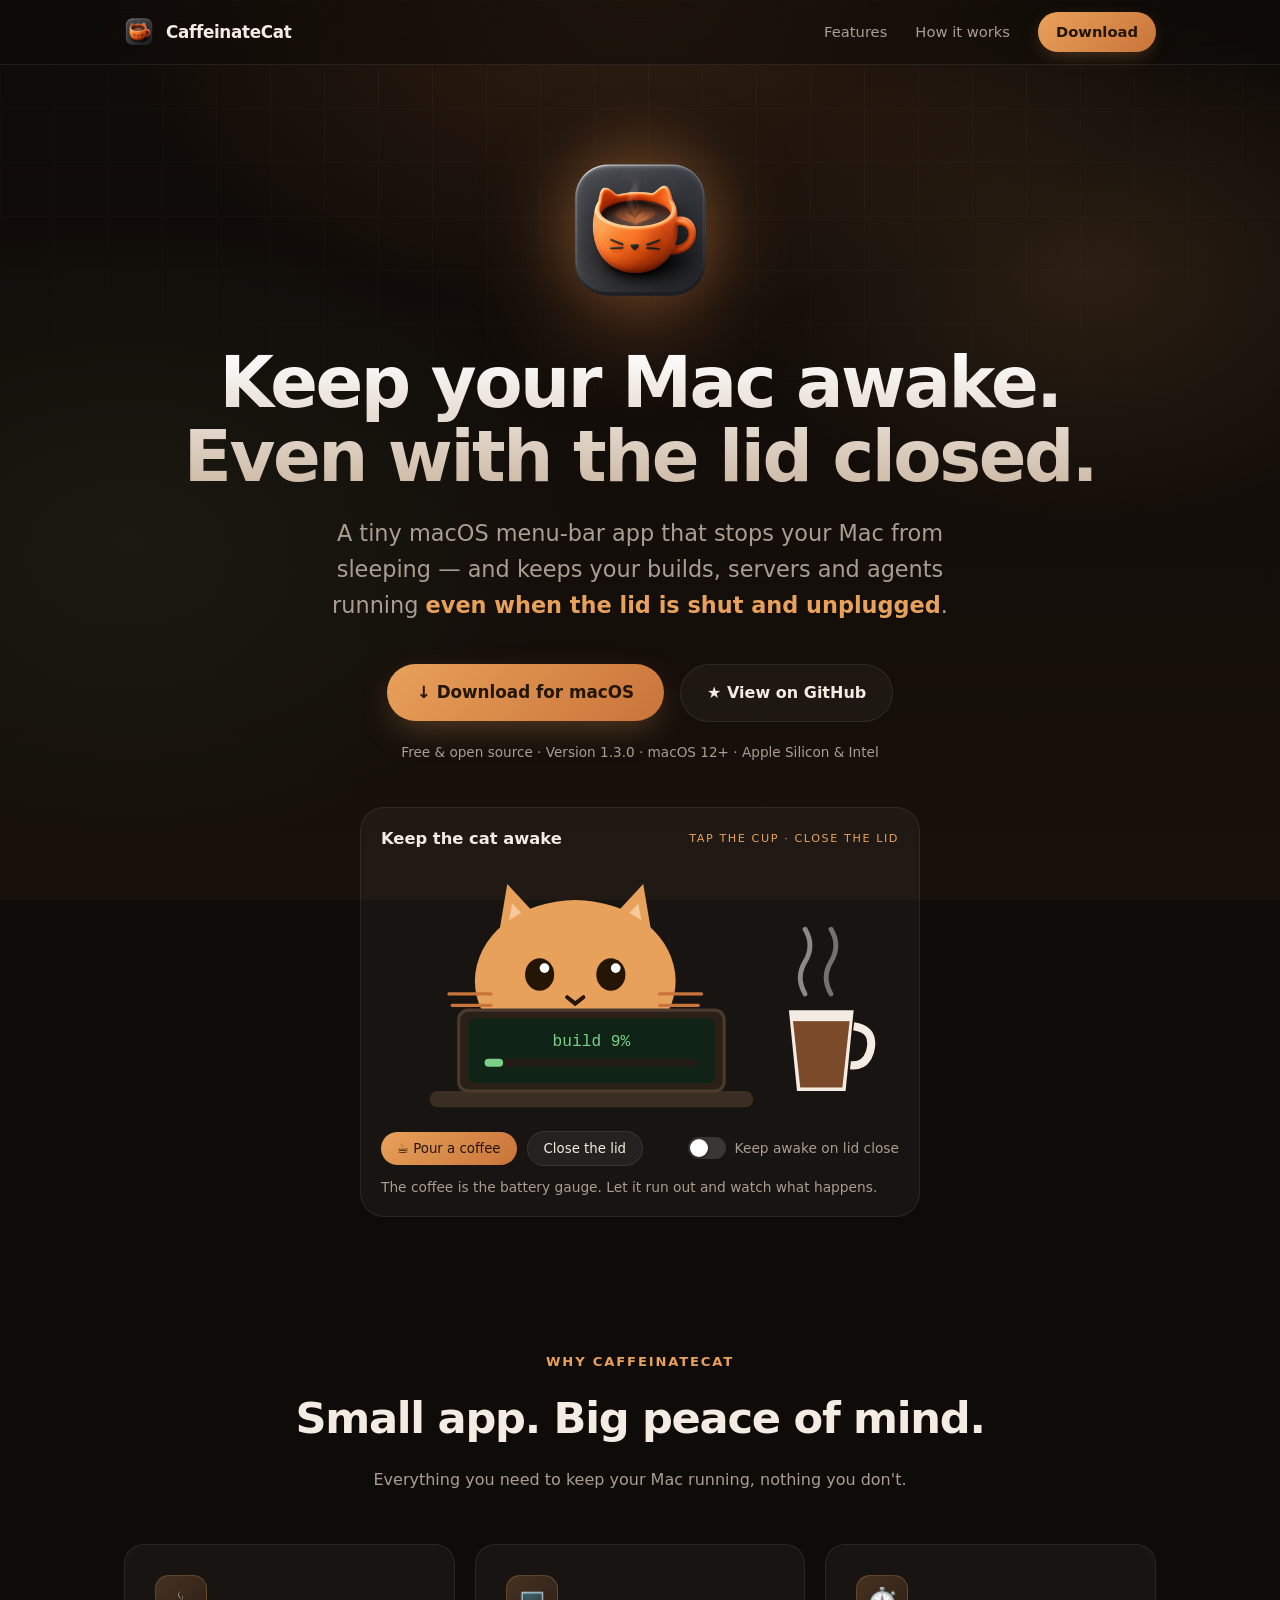
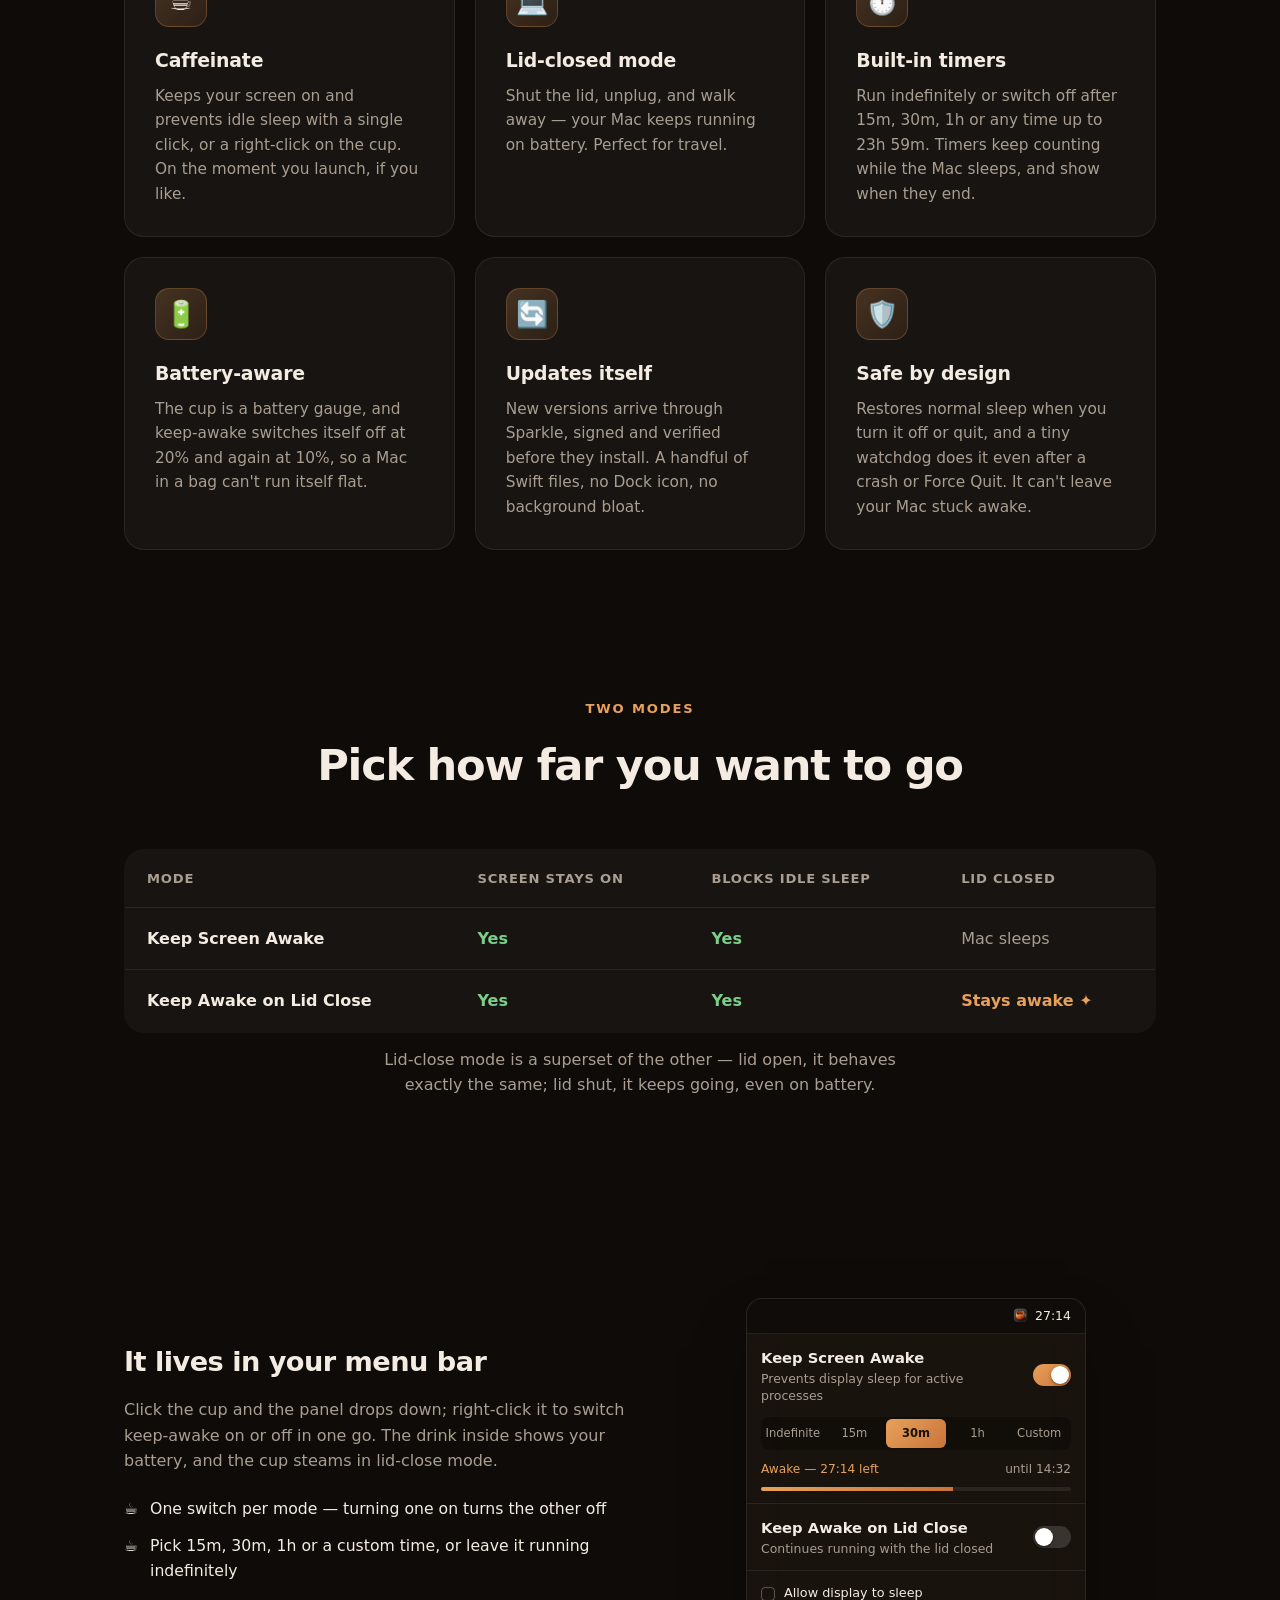
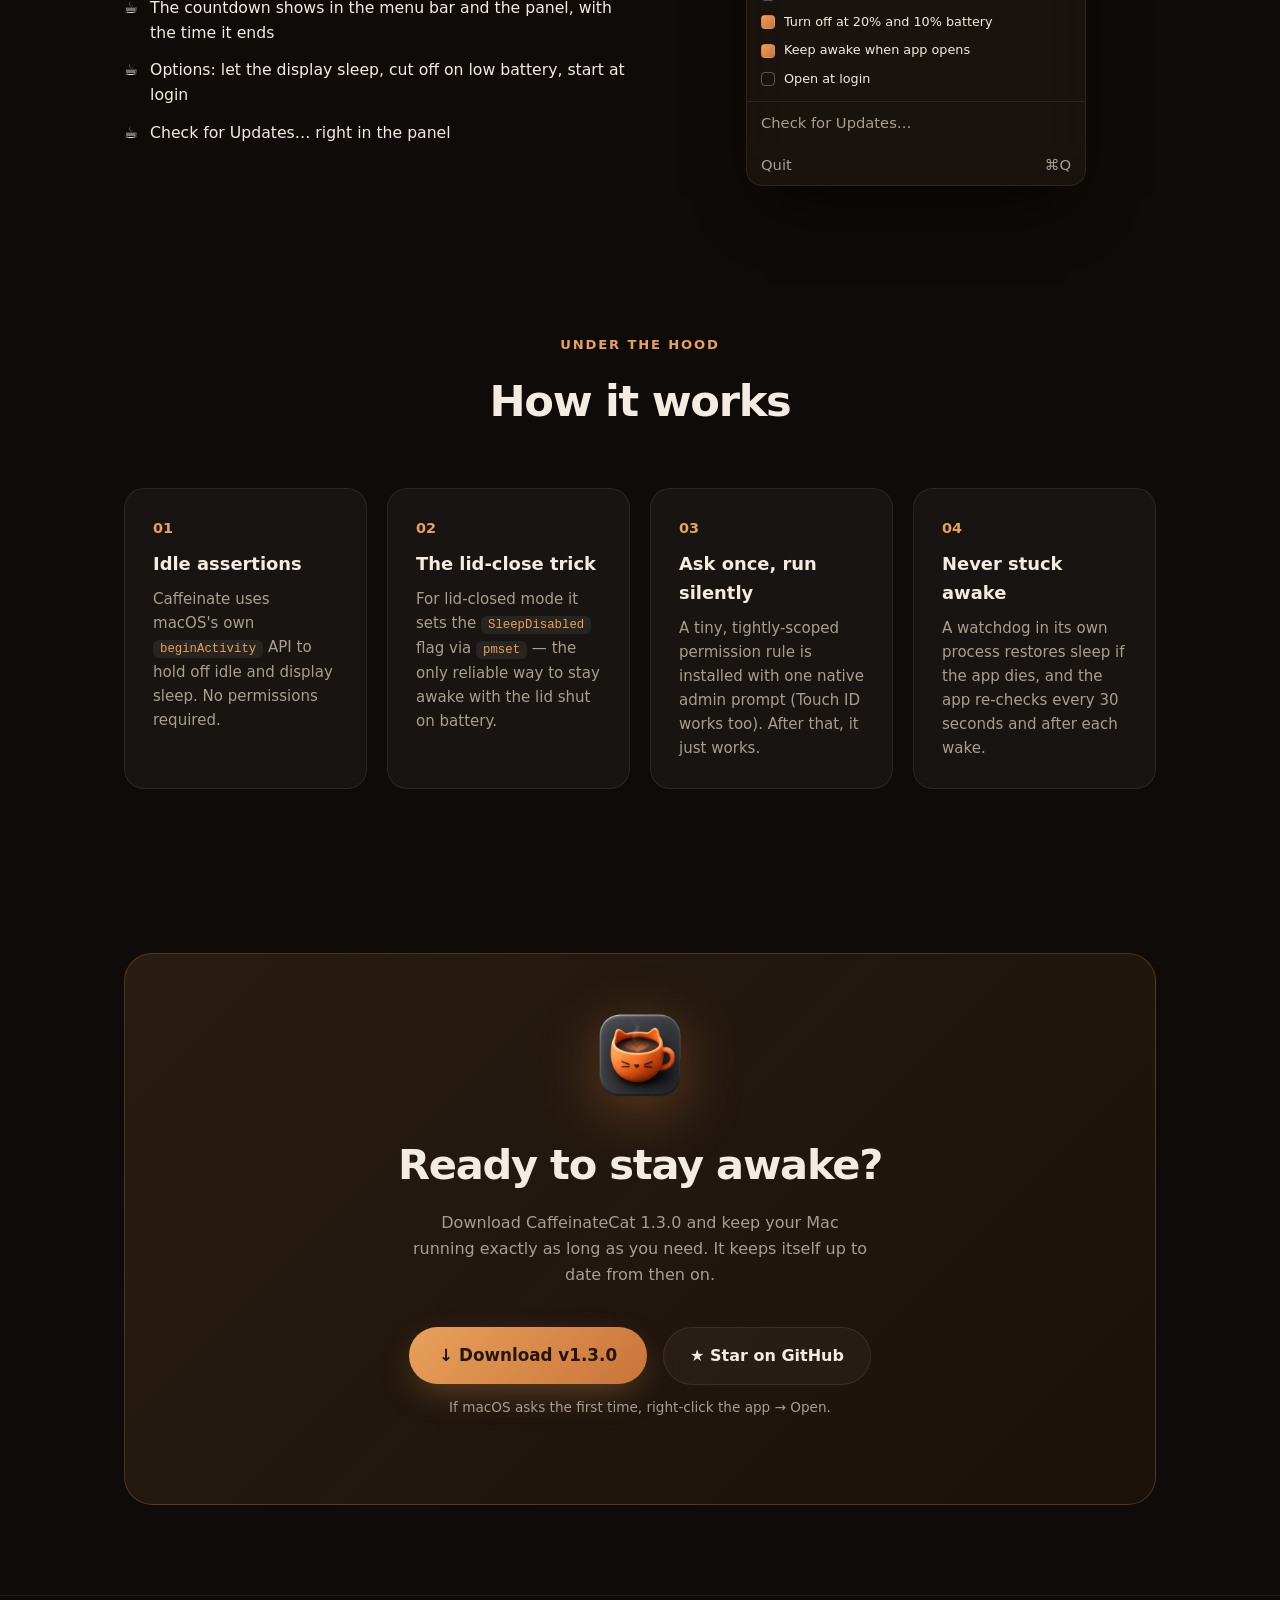
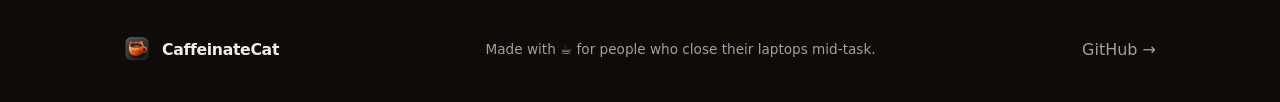
==== docs/index.html @ 5b2a1b51 "Website: keep the cat awake, a little toy at the top of the page" ====
<!DOCTYPE html>
<html lang="en">
<head>
  <meta charset="UTF-8" />
  <meta name="viewport" content="width=device-width, initial-scale=1.0" />
  <title>CaffeinateCat — Keep your Mac awake, lid closed</title>
  <meta name="description" content="A tiny macOS menu-bar app that keeps your Mac awake — even with the lid closed and unplugged." />
  <link rel="icon" type="image/png" href="assets/icon.png" />
  <link rel="stylesheet" href="styles.css" />
</head>
<body>
  <div class="bg-glow"></div>
  <div class="bg-grid"></div>

  <nav>
    <div class="wrap">
      <div class="brand"><img src="assets/icon.png" alt="" /> CaffeinateCat</div>
      <div class="nav-links">
        <a href="#features">Features</a>
        <a href="#how">How it works</a>
        <a href="#download" class="nav-cta">Download</a>
      </div>
    </div>
  </nav>

  <header>
    <div class="wrap">
      <div class="hero-icon-wrap fade-up">
        <div class="steam"><span></span><span></span><span></span></div>
        <img src="assets/icon.png" alt="CaffeinateCat icon" class="hero-icon" />
      </div>
      <h1 class="fade-up d1">Keep your Mac awake.<br />Even with the lid closed.</h1>
      <p class="tagline fade-up d2">
        A tiny macOS menu-bar app that stops your Mac from sleeping — and keeps your
        builds, servers and agents running <b>even when the lid is shut and unplugged</b>.
      </p>
      <div class="cta-row fade-up d3">
        <a href="https://noxdrop.com/caffeinateCat/releases/CaffeinateCat-1.3.0.zip" class="btn-primary">
          ↓ Download for macOS
        </a>
        <a href="https://github.com/PremPoddar/CaffeinateCat" class="btn-ghost">
          ★ View on GitHub
        </a>
      </div>
      <p class="micro fade-up d3">Free &amp; open source · Version 1.3.0 · macOS 12+ · Apple Silicon &amp; Intel</p>
      <div class="toy fade-up d3" id="toy">
        <div class="toy-head"><span class="toy-title">Keep the cat awake</span><span class="toy-tag">tap the cup · close the lid</span></div>
        <div class="toy-stage">
          <svg viewBox="40 56 320 162" class="toy-svg" aria-label="A sleepy cat behind a laptop, with a cup of coffee">
            <!-- cat -->
            <g id="cat">
              <path d="M110 120 L118 72 L142 98 Z" fill="#E8A15A"/><path d="M210 120 L202 72 L178 98 Z" fill="#E8A15A"/>
              <path d="M116 112 L121 84 L136 100 Z" fill="#F6C99A"/><path d="M204 112 L199 84 L184 100 Z" fill="#F6C99A"/>
              <ellipse cx="160" cy="132" rx="62" ry="50" fill="#E8A15A"/>
              <g id="eyes">
                <ellipse cx="138" cy="128" rx="9" ry="10" fill="#241505"/><ellipse cx="182" cy="128" rx="9" ry="10" fill="#241505"/>
                <circle cx="141" cy="124" r="3" fill="#fff"/><circle cx="185" cy="124" r="3" fill="#fff"/>
              </g>
              <rect id="lidL" x="127" y="116" width="22" height="0" fill="#E8A15A"/><rect id="lidR" x="171" y="116" width="22" height="0" fill="#E8A15A"/>
              <path d="M155 142 l5 4 l5 -4" stroke="#241505" stroke-width="2.5" fill="none" stroke-linecap="round"/>
              <path d="M108 140 h-26 M108 147 h-24 M212 140 h26 M212 147 h24" stroke="#C9743A" stroke-width="2" stroke-linecap="round"/>
            </g>
            <text id="zzz" x="222" y="92" fill="#a99e91" font-size="20" font-weight="700" opacity="0">z Z</text>
            <!-- laptop -->
            <g id="laptop">
              <rect x="70" y="200" width="200" height="10" rx="5" fill="#3a2d22"/>
              <g id="lid" style="transform-origin:170px 200px;transition:transform .5s cubic-bezier(.3,1.3,.5,1)">
                <rect x="88" y="150" width="164" height="50" rx="6" fill="#2a2018" stroke="#4a3a2c" stroke-width="2"/>
                <rect id="screen" x="94" y="155" width="152" height="40" rx="3" fill="#0f0b08"/>
                <text id="screenText" x="170" y="172" text-anchor="middle" fill="#7bcf8a" font-size="10" font-family="ui-monospace,monospace">build 0%</text>
                <rect x="104" y="180" width="132" height="5" rx="2.5" fill="#241b14"/><rect id="buildBar" x="104" y="180" width="0" height="5" rx="2.5" fill="#7bcf8a"/>
              </g>
            </g>
            <!-- cup -->
            <g id="cup" style="cursor:pointer">
              <path d="M292 150 h40 l-5 50 h-30 z" fill="#f4ece3"/><path d="M332 160 q14 2 10 16 q-3 9 -12 8" stroke="#f4ece3" stroke-width="5" fill="none"/>
              <clipPath id="cupClip"><path d="M294 152 h36 l-5 46 h-26 z"/></clipPath>
              <rect id="coffee" clip-path="url(#cupClip)" x="290" y="152" width="44" height="48" fill="#7a4a2a"/>
              <g id="steam" opacity="1"><path d="M302 140 q-6 -10 0 -20 q6 -10 0 -20" stroke="rgba(255,255,255,.5)" stroke-width="3" fill="none" stroke-linecap="round"/><path d="M318 140 q-6 -10 0 -20 q6 -10 0 -20" stroke="rgba(255,255,255,.4)" stroke-width="3" fill="none" stroke-linecap="round"/></g>
            </g>
          </svg>
        </div>
        <div class="toy-controls">
          <button class="toy-btn" id="pour">☕ Pour a coffee</button>
          <button class="toy-btn ghost" id="lidBtn">Close the lid</button>
          <label class="toy-switch"><span class="switch" id="lidMode"><span></span></span>Keep awake on lid close</label>
        </div>
        <p class="toy-note" id="toyNote">The coffee is the battery gauge. Let it run out and watch what happens.</p>
      </div>
    </div>
  </header>

  <section id="features">
    <div class="wrap">
      <p class="eyebrow reveal">Why CaffeinateCat</p>
      <h2 class="section-title reveal">Small app. Big peace of mind.</h2>
      <p class="section-sub reveal">Everything you need to keep your Mac running, nothing you don't.</p>

      <div class="grid">
        <div class="card reveal">
          <div class="ico">☕</div>
          <h3>Caffeinate</h3>
          <p>Keeps your screen on and prevents idle sleep with a single click, or a right-click on the cup. On the moment you launch, if you like.</p>
        </div>
        <div class="card reveal">
          <div class="ico">💻</div>
          <h3>Lid-closed mode</h3>
          <p>Shut the lid, unplug, and walk away — your Mac keeps running on battery. Perfect for travel.</p>
        </div>
        <div class="card reveal">
          <div class="ico">⏱️</div>
          <h3>Built-in timers</h3>
          <p>Run indefinitely or switch off after 15m, 30m, 1h or any time up to 23h 59m. Timers keep counting while the Mac sleeps, and show when they end.</p>
        </div>
        <div class="card reveal">
          <div class="ico">🔋</div>
          <h3>Battery-aware</h3>
          <p>The cup is a battery gauge, and keep-awake switches itself off at 20% and again at 10%, so a Mac in a bag can't run itself flat.</p>
        </div>
        <div class="card reveal">
          <div class="ico">🔄</div>
          <h3>Updates itself</h3>
          <p>New versions arrive through Sparkle, signed and verified before they install. A handful of Swift files, no Dock icon, no background bloat.</p>
        </div>
        <div class="card reveal">
          <div class="ico">🛡️</div>
          <h3>Safe by design</h3>
          <p>Restores normal sleep when you turn it off or quit, and a tiny watchdog does it even after a crash or Force Quit. It can't leave your Mac stuck awake.</p>
        </div>
      </div>
    </div>
  </section>

  <section>
    <div class="wrap">
      <p class="eyebrow reveal">Two modes</p>
      <h2 class="section-title reveal">Pick how far you want to go</h2>
      <div class="table-wrap reveal">
        <table>
          <thead>
            <tr><th>Mode</th><th>Screen stays on</th><th>Blocks idle sleep</th><th>Lid closed</th></tr>
          </thead>
          <tbody>
            <tr>
              <td>Keep Screen Awake</td>
              <td class="yes">Yes</td>
              <td class="yes">Yes</td>
              <td class="no">Mac sleeps</td>
            </tr>
            <tr>
              <td>Keep Awake on Lid Close</td>
              <td class="yes">Yes</td>
              <td class="yes">Yes</td>
              <td class="star">Stays awake ✦</td>
            </tr>
          </tbody>
        </table>
      </div>
      <p class="section-sub reveal">Lid-close mode is a superset of the other — lid open, it behaves exactly the same; lid shut, it keeps going, even on battery.</p>
    </div>
  </section>

  <section>
    <div class="wrap">
      <div class="demo">
        <div class="reveal">
          <h3>It lives in your menu bar</h3>
          <p>Click the cup and the panel drops down; right-click it to switch keep-awake on or off in one go. The drink inside shows your battery, and the cup steams in lid-close mode.</p>
          <ul>
            <li>One switch per mode — turning one on turns the other off</li>
            <li>Pick 15m, 30m, 1h or a custom time, or leave it running indefinitely</li>
            <li>The countdown shows in the menu bar and the panel, with the time it ends</li>
            <li>Options: let the display sleep, cut off on low battery, start at login</li>
            <li>Check for Updates… right in the panel</li>
          </ul>
        </div>
        <div class="panel reveal">
          <div class="pbar"><img src="assets/icon.png" alt="" /><span>27:14</span></div>

          <div class="prow">
            <div class="phead">
              <div>
                <div class="ptitle">Keep Screen Awake</div>
                <div class="psub">Prevents display sleep for active processes</div>
              </div>
              <div class="switch on"><span></span></div>
            </div>
            <div class="seg">
              <span>Indefinite</span><span>15m</span><span class="sel">30m</span><span>1h</span><span>Custom</span>
            </div>
            <div class="pcount"><span>Awake — 27:14 left</span><span class="pend">until 14:32</span></div>
            <div class="pprog"><span style="width:62%"></span></div>
          </div>

          <div class="psep"></div>

          <div class="prow">
            <div class="phead">
              <div>
                <div class="ptitle">Keep Awake on Lid Close</div>
                <div class="psub">Continues running with the lid closed</div>
              </div>
              <div class="switch"><span></span></div>
            </div>
          </div>

          <div class="psep"></div>

          <div class="prow opts">
            <div class="popt"><span class="box"></span>Allow display to sleep</div>
            <div class="popt"><span class="box on"></span>Turn off at 20% and 10% battery</div>
            <div class="popt"><span class="box on"></span>Keep awake when app opens</div>
            <div class="popt"><span class="box"></span>Open at login</div>
          </div>

          <div class="psep"></div>

          <div class="prow quit"><span>Check for Updates…</span></div>
          <div class="prow quit"><span>Quit</span><span>⌘Q</span></div>
        </div>
      </div>
    </div>
  </section>

  <section id="how">
    <div class="wrap">
      <p class="eyebrow reveal">Under the hood</p>
      <h2 class="section-title reveal">How it works</h2>
      <div class="steps">
        <div class="step reveal">
          <div class="n">01</div>
          <h3>Idle assertions</h3>
          <p>Caffeinate uses macOS's own <code>beginActivity</code> API to hold off idle and display sleep. No permissions required.</p>
        </div>
        <div class="step reveal">
          <div class="n">02</div>
          <h3>The lid-close trick</h3>
          <p>For lid-closed mode it sets the <code>SleepDisabled</code> flag via <code>pmset</code> — the only reliable way to stay awake with the lid shut on battery.</p>
        </div>
        <div class="step reveal">
          <div class="n">03</div>
          <h3>Ask once, run silently</h3>
          <p>A tiny, tightly-scoped permission rule is installed with one native admin prompt (Touch ID works too). After that, it just works.</p>
        </div>
        <div class="step reveal">
          <div class="n">04</div>
          <h3>Never stuck awake</h3>
          <p>A watchdog in its own process restores sleep if the app dies, and the app re-checks every 30 seconds and after each wake.</p>
        </div>
      </div>
    </div>
  </section>

  <section id="download" class="download-band">
    <div class="wrap">
      <div class="download-card reveal">
        <img src="assets/icon.png" alt="CaffeinateCat" />
        <h2>Ready to stay awake?</h2>
        <p>Download CaffeinateCat 1.3.0 and keep your Mac running exactly as long as you need. It keeps itself up to date from then on.</p>
        <div class="cta-row">
          <a href="https://noxdrop.com/caffeinateCat/releases/CaffeinateCat-1.3.0.zip" class="btn-primary">↓ Download v1.3.0</a>
          <a href="https://github.com/PremPoddar/CaffeinateCat" class="btn-ghost">★ Star on GitHub</a>
        </div>
        <p class="micro">If macOS asks the first time, right-click the app → Open.</p>
      </div>
    </div>
  </section>

  <footer>
    <div class="wrap">
      <div class="brand"><img src="assets/icon.png" alt="" style="width:26px;height:26px;border-radius:7px;" /> CaffeinateCat</div>
      <div class="foot-note">Made with ☕ for people who close their laptops mid-task.</div>
      <a href="https://github.com/PremPoddar/CaffeinateCat">GitHub →</a>
    </div>
  </footer>

  <script src="script.js"></script>
</body>
</html>
---- docs/styles.css ----
:root {
  --bg: #0f0b08;
  --bg-2: #17100b;
  --card: rgba(255, 255, 255, 0.04);
  --card-border: rgba(255, 255, 255, 0.08);
  --text: #f4ece3;
  --muted: #a99e91;
  --accent: #e8a15a;
  --accent-2: #c9743a;
  --accent-glow: rgba(232, 161, 90, 0.35);
  --green: #7bcf8a;
  --radius: 20px;
  --max: 1080px;
}

* { margin: 0; padding: 0; box-sizing: border-box; }

html { scroll-behavior: smooth; }

body {
  font-family: -apple-system, BlinkMacSystemFont, "SF Pro Display", "Segoe UI", Inter, system-ui, sans-serif;
  background: var(--bg);
  color: var(--text);
  line-height: 1.6;
  overflow-x: hidden;
  -webkit-font-smoothing: antialiased;
}

.bg-glow {
  position: fixed;
  inset: 0;
  z-index: -2;
  background:
    radial-gradient(60% 50% at 50% 0%, rgba(201, 116, 58, 0.18), transparent 70%),
    radial-gradient(40% 40% at 85% 30%, rgba(232, 161, 90, 0.12), transparent 70%),
    radial-gradient(50% 50% at 10% 60%, rgba(123, 207, 138, 0.06), transparent 70%),
    linear-gradient(180deg, var(--bg), var(--bg-2));
}
.bg-grid {
  position: fixed;
  inset: 0;
  z-index: -1;
  background-image:
    linear-gradient(rgba(255,255,255,0.025) 1px, transparent 1px),
    linear-gradient(90deg, rgba(255,255,255,0.025) 1px, transparent 1px);
  background-size: 54px 54px;
  mask-image: radial-gradient(ellipse 80% 60% at 50% 0%, #000 40%, transparent 100%);
  -webkit-mask-image: radial-gradient(ellipse 80% 60% at 50% 0%, #000 40%, transparent 100%);
}

.wrap { max-width: var(--max); margin: 0 auto; padding: 0 24px; }

nav {
  position: sticky; top: 0; z-index: 50;
  backdrop-filter: blur(14px);
  -webkit-backdrop-filter: blur(14px);
  background: rgba(15, 11, 8, 0.55);
  border-bottom: 1px solid var(--card-border);
}
nav .wrap { display: flex; align-items: center; justify-content: space-between; height: 64px; }
.brand { display: flex; align-items: center; gap: 12px; font-weight: 650; font-size: 1.05rem; letter-spacing: -0.02em; }
.brand img { width: 30px; height: 30px; border-radius: 8px; }
.nav-links { display: flex; align-items: center; gap: 28px; }
.nav-links a { color: var(--muted); text-decoration: none; font-size: 0.92rem; transition: color .2s; }
.nav-links a:hover { color: var(--text); }
.nav-cta {
  background: linear-gradient(135deg, var(--accent), var(--accent-2));
  color: #241505 !important; font-weight: 650;
  padding: 8px 18px; border-radius: 999px;
  box-shadow: 0 6px 20px -6px var(--accent-glow);
}
@media (max-width: 640px) { .nav-links a:not(.nav-cta) { display: none; } }

header { padding: 92px 0 60px; text-align: center; position: relative; }

.hero-icon-wrap { position: relative; display: inline-block; margin-bottom: 34px; }
.hero-icon {
  width: 148px; height: 148px; border-radius: 34px;
  animation: float 6s ease-in-out infinite;
  filter: drop-shadow(0 24px 50px rgba(201, 116, 58, 0.45));
  position: relative; z-index: 2;
}
.hero-icon-wrap::after {
  content: ""; position: absolute; inset: -30% -30% -10%; z-index: 1;
  background: radial-gradient(circle, var(--accent-glow), transparent 65%);
  filter: blur(20px); animation: pulse 4s ease-in-out infinite;
}
@keyframes float { 0%,100% { transform: translateY(0) } 50% { transform: translateY(-14px) } }
@keyframes pulse { 0%,100% { opacity:.6; transform: scale(1) } 50% { opacity:1; transform: scale(1.08) } }

.steam { position: absolute; top: -22px; left: 50%; transform: translateX(-50%); z-index: 3; display: flex; gap: 12px; }
.steam span {
  display: block; width: 7px; height: 34px; border-radius: 50%;
  background: linear-gradient(to top, transparent, rgba(255,255,255,0.5));
  filter: blur(3px); opacity: 0;
  animation: steam 3.2s ease-in-out infinite;
}
.steam span:nth-child(2) { animation-delay: .8s; }
.steam span:nth-child(3) { animation-delay: 1.6s; }
@keyframes steam {
  0% { opacity: 0; transform: translateY(6px) scaleX(1); }
  40% { opacity: .8; }
  100% { opacity: 0; transform: translateY(-26px) scaleX(1.6); }
}

h1 {
  font-size: clamp(2.6rem, 6vw, 4.4rem);
  font-weight: 750; letter-spacing: -0.035em; line-height: 1.05;
  background: linear-gradient(180deg, #fff, #cbb6a1);
  -webkit-background-clip: text; background-clip: text; -webkit-text-fill-color: transparent;
}
.tagline { font-size: clamp(1.05rem, 2.4vw, 1.4rem); color: var(--muted); max-width: 620px; margin: 22px auto 0; font-weight: 400; }
.tagline b { color: var(--accent); font-weight: 600; }

.cta-row { display: flex; gap: 16px; justify-content: center; align-items: center; flex-wrap: wrap; margin-top: 40px; }
.btn-primary {
  display: inline-flex; align-items: center; gap: 10px;
  background: linear-gradient(135deg, var(--accent), var(--accent-2));
  color: #241505; font-weight: 680; font-size: 1.05rem;
  padding: 15px 30px; border-radius: 999px; text-decoration: none;
  box-shadow: 0 12px 34px -8px var(--accent-glow);
  transition: transform .22s ease, box-shadow .22s ease;
}
.btn-primary:hover { transform: translateY(-3px); box-shadow: 0 20px 44px -8px var(--accent-glow); }
.btn-ghost {
  display: inline-flex; align-items: center; gap: 9px;
  color: var(--text); font-weight: 550; font-size: 1rem;
  padding: 15px 26px; border-radius: 999px; text-decoration: none;
  border: 1px solid var(--card-border); background: var(--card);
  transition: border-color .2s, background .2s;
}
.btn-ghost:hover { border-color: rgba(255,255,255,0.22); background: rgba(255,255,255,0.06); }
.micro { margin-top: 20px; font-size: 0.85rem; color: var(--muted); }

.reveal { opacity: 0; transform: translateY(28px); transition: opacity .7s ease, transform .7s ease; }
.reveal.in { opacity: 1; transform: none; }

section { padding: 74px 0; }
.eyebrow { color: var(--accent); font-weight: 650; font-size: 0.82rem; letter-spacing: 0.14em; text-transform: uppercase; text-align: center; }
.section-title { font-size: clamp(1.8rem, 4vw, 2.7rem); font-weight: 720; letter-spacing: -0.03em; text-align: center; margin-top: 12px; }
.section-sub { color: var(--muted); text-align: center; max-width: 560px; margin: 14px auto 0; }

.grid { display: grid; grid-template-columns: repeat(auto-fit, minmax(260px, 1fr)); gap: 20px; margin-top: 52px; }
.card {
  background: var(--card); border: 1px solid var(--card-border);
  border-radius: var(--radius); padding: 30px;
  transition: transform .3s ease, border-color .3s ease, background .3s ease;
  position: relative; overflow: hidden;
}
.card:hover { transform: translateY(-6px); border-color: rgba(232,161,90,0.35); background: rgba(255,255,255,0.055); }
.card .ico {
  width: 52px; height: 52px; border-radius: 14px; display: grid; place-items: center;
  font-size: 26px; margin-bottom: 18px;
  background: linear-gradient(135deg, rgba(232,161,90,0.22), rgba(201,116,58,0.12));
  border: 1px solid rgba(232,161,90,0.25);
}
.card h3 { font-size: 1.18rem; font-weight: 650; letter-spacing: -0.01em; }
.card p { color: var(--muted); margin-top: 8px; font-size: 0.96rem; }

.table-wrap { margin-top: 48px; overflow-x: auto; }
table {
  width: 100%; border-collapse: collapse; min-width: 520px;
  background: var(--card); border: 1px solid var(--card-border); border-radius: var(--radius); overflow: hidden;
}
th, td { padding: 18px 22px; text-align: left; border-bottom: 1px solid var(--card-border); }
thead th { font-size: 0.82rem; letter-spacing: 0.06em; text-transform: uppercase; color: var(--muted); font-weight: 600; }
tbody tr:last-child td { border-bottom: none; }
td:first-child { font-weight: 600; }
.yes { color: var(--green); font-weight: 600; }
.no { color: var(--muted); }
.star { color: var(--accent); font-weight: 700; }

.demo { display: grid; grid-template-columns: 1.05fr 1fr; gap: 48px; align-items: center; margin-top: 52px; }
@media (max-width: 820px) { .demo { grid-template-columns: 1fr; } }
.demo h3 { font-size: 1.7rem; font-weight: 700; letter-spacing: -0.02em; }
.demo p { color: var(--muted); margin-top: 14px; }
.demo ul { list-style: none; margin-top: 22px; display: grid; gap: 12px; }
.demo li { display: flex; gap: 12px; align-items: flex-start; color: var(--text); font-size: 0.98rem; }
.demo li::before { content: "☕"; }

/* Mock of the app's drop-down panel. Stylised in the site's palette rather than the app's
   blue accent, so it sits with the rest of the page. */
.panel {
  background: rgba(30, 23, 17, 0.72);
  border: 1px solid var(--card-border);
  border-radius: 16px; overflow: hidden;
  box-shadow: 0 30px 60px -20px rgba(0,0,0,0.7);
  backdrop-filter: blur(20px); -webkit-backdrop-filter: blur(20px);
  max-width: 340px; margin: 0 auto; width: 100%;
  font-size: 0.92rem;
}
.pbar { display: flex; align-items: center; justify-content: flex-end; gap: 7px; padding: 7px 14px; background: rgba(0,0,0,0.32); border-bottom: 1px solid var(--card-border); }
.pbar img { width: 15px; height: 15px; border-radius: 4px; }
.pbar span { font-size: 0.78rem; font-variant-numeric: tabular-nums; }

.prow { padding: 12px 14px; }
.phead { display: flex; align-items: center; justify-content: space-between; gap: 12px; }
.ptitle { font-weight: 600; font-size: 0.92rem; }
.psub { color: var(--muted); font-size: 0.78rem; line-height: 1.35; margin-top: 2px; }

.switch { position: relative; flex-shrink: 0; width: 38px; height: 22px; border-radius: 11px; background: rgba(255,255,255,0.14); transition: background .18s; }
.switch span { position: absolute; top: 2px; left: 2px; width: 18px; height: 18px; border-radius: 50%; background: #fff; box-shadow: 0 1px 3px rgba(0,0,0,0.45); transition: left .18s; }
.switch.on { background: linear-gradient(135deg, var(--accent), var(--accent-2)); }
.switch.on span { left: 18px; }

.seg { display: flex; gap: 2px; margin-top: 12px; padding: 2px; background: rgba(0,0,0,0.3); border-radius: 8px; }
.seg span { flex: 1; text-align: center; white-space: nowrap; padding: 5px 2px; border-radius: 6px; font-size: 0.72rem; color: var(--muted); }
.seg span.sel { background: linear-gradient(135deg, var(--accent), var(--accent-2)); color: #1a1208; font-weight: 600; }

.pcount { margin-top: 10px; font-size: 0.76rem; color: var(--accent); font-variant-numeric: tabular-nums; display: flex; justify-content: space-between; }
.pcount .pend { color: var(--muted); }
.pprog { margin-top: 8px; height: 4px; border-radius: 2px; background: rgba(255,255,255,0.08); overflow: hidden; }
.pprog span { display: block; height: 100%; background: linear-gradient(90deg, var(--accent), var(--accent-2)); }
.prow.opts { display: grid; gap: 8px; }
.popt { display: flex; align-items: center; gap: 9px; font-size: 0.8rem; }
.box { width: 14px; height: 14px; border-radius: 4px; border: 1px solid rgba(255,255,255,0.28); flex-shrink: 0; }
.box.on { background: linear-gradient(135deg, var(--accent), var(--accent-2)); border-color: transparent; }
.psep { height: 1px; background: var(--card-border); }
.prow.quit { display: flex; align-items: center; justify-content: space-between; color: var(--muted); padding: 9px 14px; }

.steps { display: grid; grid-template-columns: repeat(auto-fit, minmax(240px, 1fr)); gap: 20px; margin-top: 52px; }
.step { background: var(--card); border: 1px solid var(--card-border); border-radius: var(--radius); padding: 28px; }
.step .n { font-size: 0.9rem; font-weight: 700; color: var(--accent); }
.step h3 { margin-top: 10px; font-size: 1.12rem; font-weight: 640; }
.step p { color: var(--muted); margin-top: 8px; font-size: 0.94rem; }
.step code { background: rgba(255,255,255,0.07); padding: 2px 7px; border-radius: 6px; font-size: 0.82em; color: var(--accent); }

.download-band { text-align: center; padding: 90px 0; }
.download-card {
  background: linear-gradient(135deg, rgba(232,161,90,0.12), rgba(201,116,58,0.06));
  border: 1px solid rgba(232,161,90,0.24);
  border-radius: 28px; padding: 56px 32px; position: relative; overflow: hidden;
}
.download-card img { width: 92px; height: 92px; border-radius: 22px; margin-bottom: 22px; filter: drop-shadow(0 14px 30px rgba(201,116,58,0.4)); }
.download-card h2 { font-size: clamp(1.8rem, 4vw, 2.6rem); font-weight: 730; letter-spacing: -0.03em; }
.download-card p { color: var(--muted); margin: 12px auto 30px; max-width: 460px; }

footer { border-top: 1px solid var(--card-border); padding: 40px 0; }
footer .wrap { display: flex; align-items: center; justify-content: space-between; flex-wrap: wrap; gap: 16px; }
footer .brand { font-size: 0.98rem; }
footer a { color: var(--muted); text-decoration: none; transition: color .2s; }
footer a:hover { color: var(--text); }
.foot-note { color: var(--muted); font-size: 0.85rem; }

.fade-up { animation: fadeUp .9s ease both; }
.fade-up.d1 { animation-delay: .1s; }
.fade-up.d2 { animation-delay: .2s; }
.fade-up.d3 { animation-delay: .3s; }
@keyframes fadeUp { from { opacity: 0; transform: translateY(22px);} to { opacity:1; transform:none; } }

/* Hero toy: keep the cat awake */
.toy{max-width:560px;margin:44px auto 0;text-align:left;background:var(--card);border:1px solid var(--card-border);border-radius:24px;padding:18px 20px}
.toy-head{display:flex;justify-content:space-between;align-items:center;gap:12px}
.toy-title{font-weight:700;font-size:1.02rem}
.toy-tag{font-size:.7rem;letter-spacing:.14em;text-transform:uppercase;color:var(--accent)}
.toy-stage{margin-top:6px}
.toy-svg{width:100%;height:auto;display:block}
#cup:hover{filter:brightness(1.1)}
.toy-controls{display:flex;gap:10px;align-items:center;flex-wrap:wrap;margin-top:10px}
.toy-btn{font:600 .9rem inherit;font-family:inherit;color:#241505;background:linear-gradient(135deg,var(--accent),var(--accent-2));border:0;border-radius:999px;padding:9px 16px;cursor:pointer}
.toy-btn.ghost{color:var(--text);background:rgba(255,255,255,.06);border:1px solid var(--card-border)}
.toy-btn:active{transform:scale(.96)}
.toy-switch{display:flex;align-items:center;gap:9px;font-size:.86rem;color:var(--muted);cursor:pointer;margin-left:auto}
.toy-note{font-size:.86rem;color:var(--muted);margin-top:10px;min-height:1.4em}
@media(max-width:560px){.toy-switch{margin-left:0}}
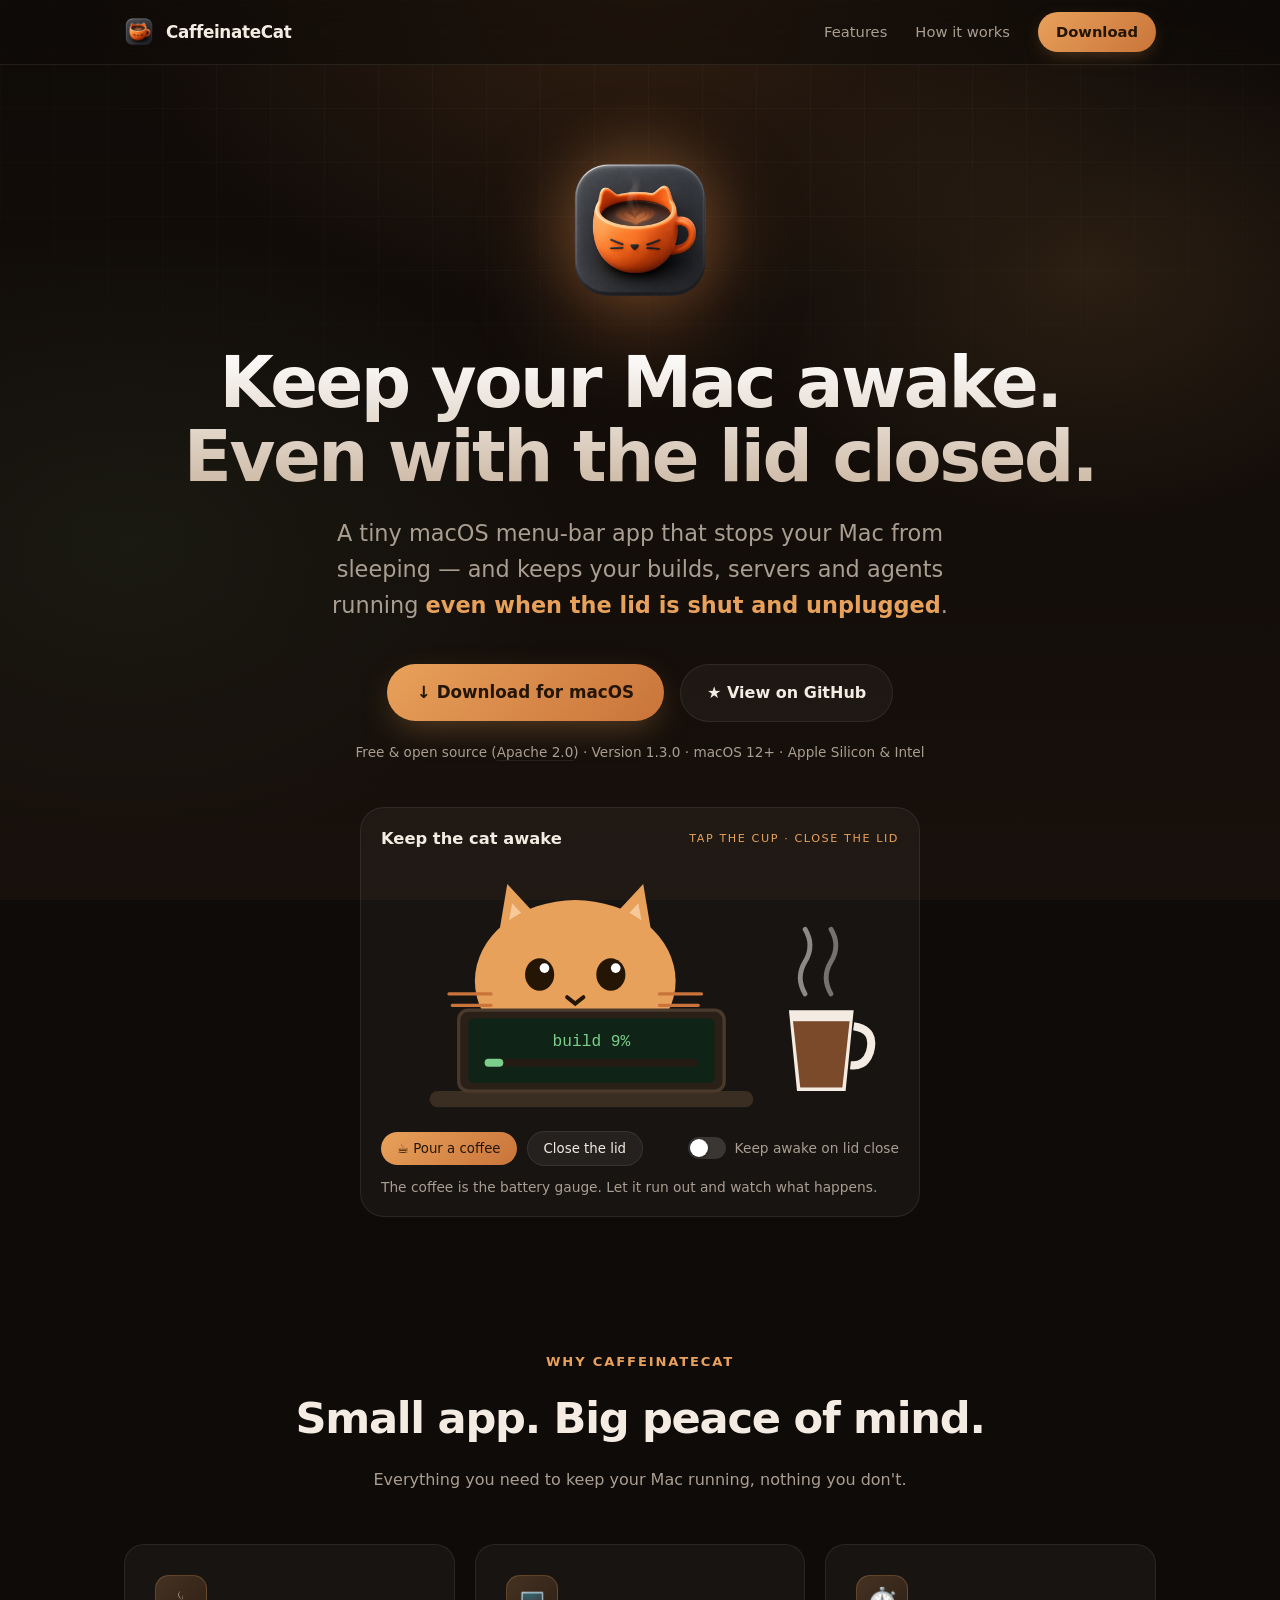
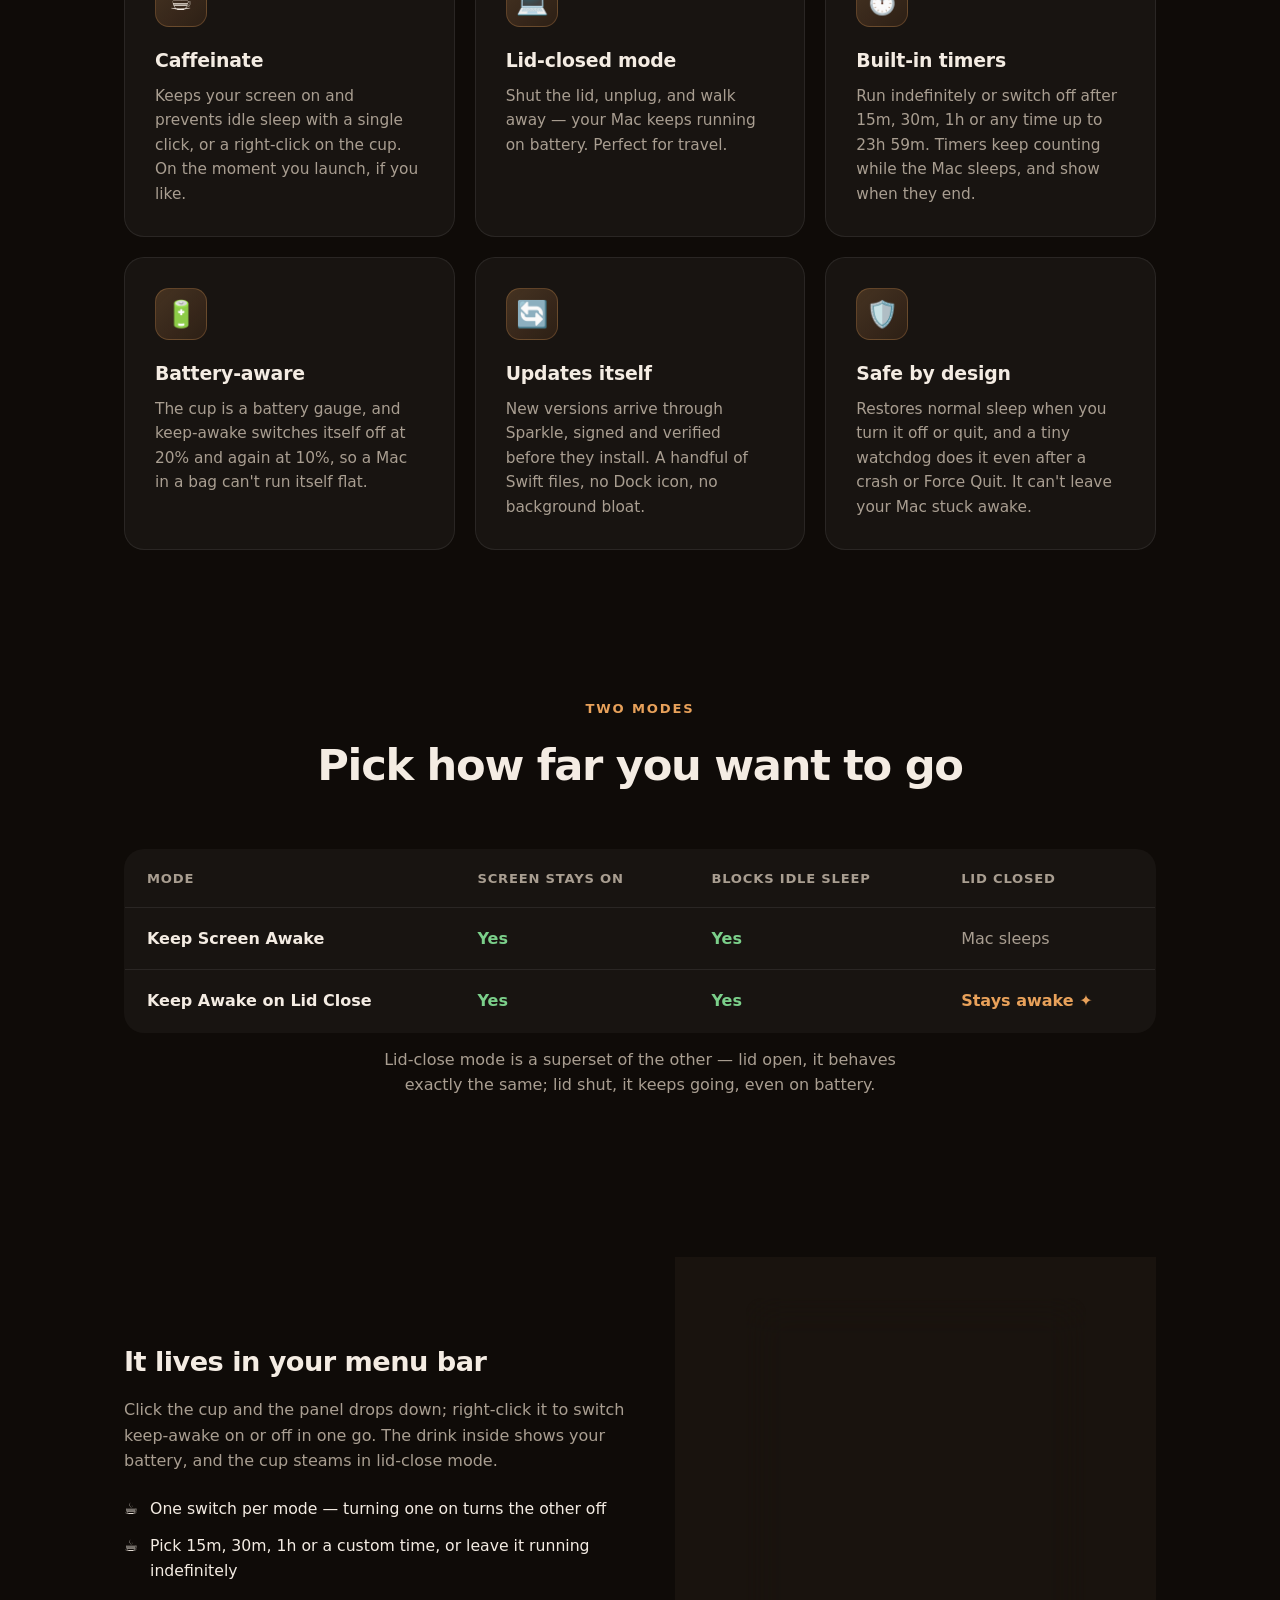
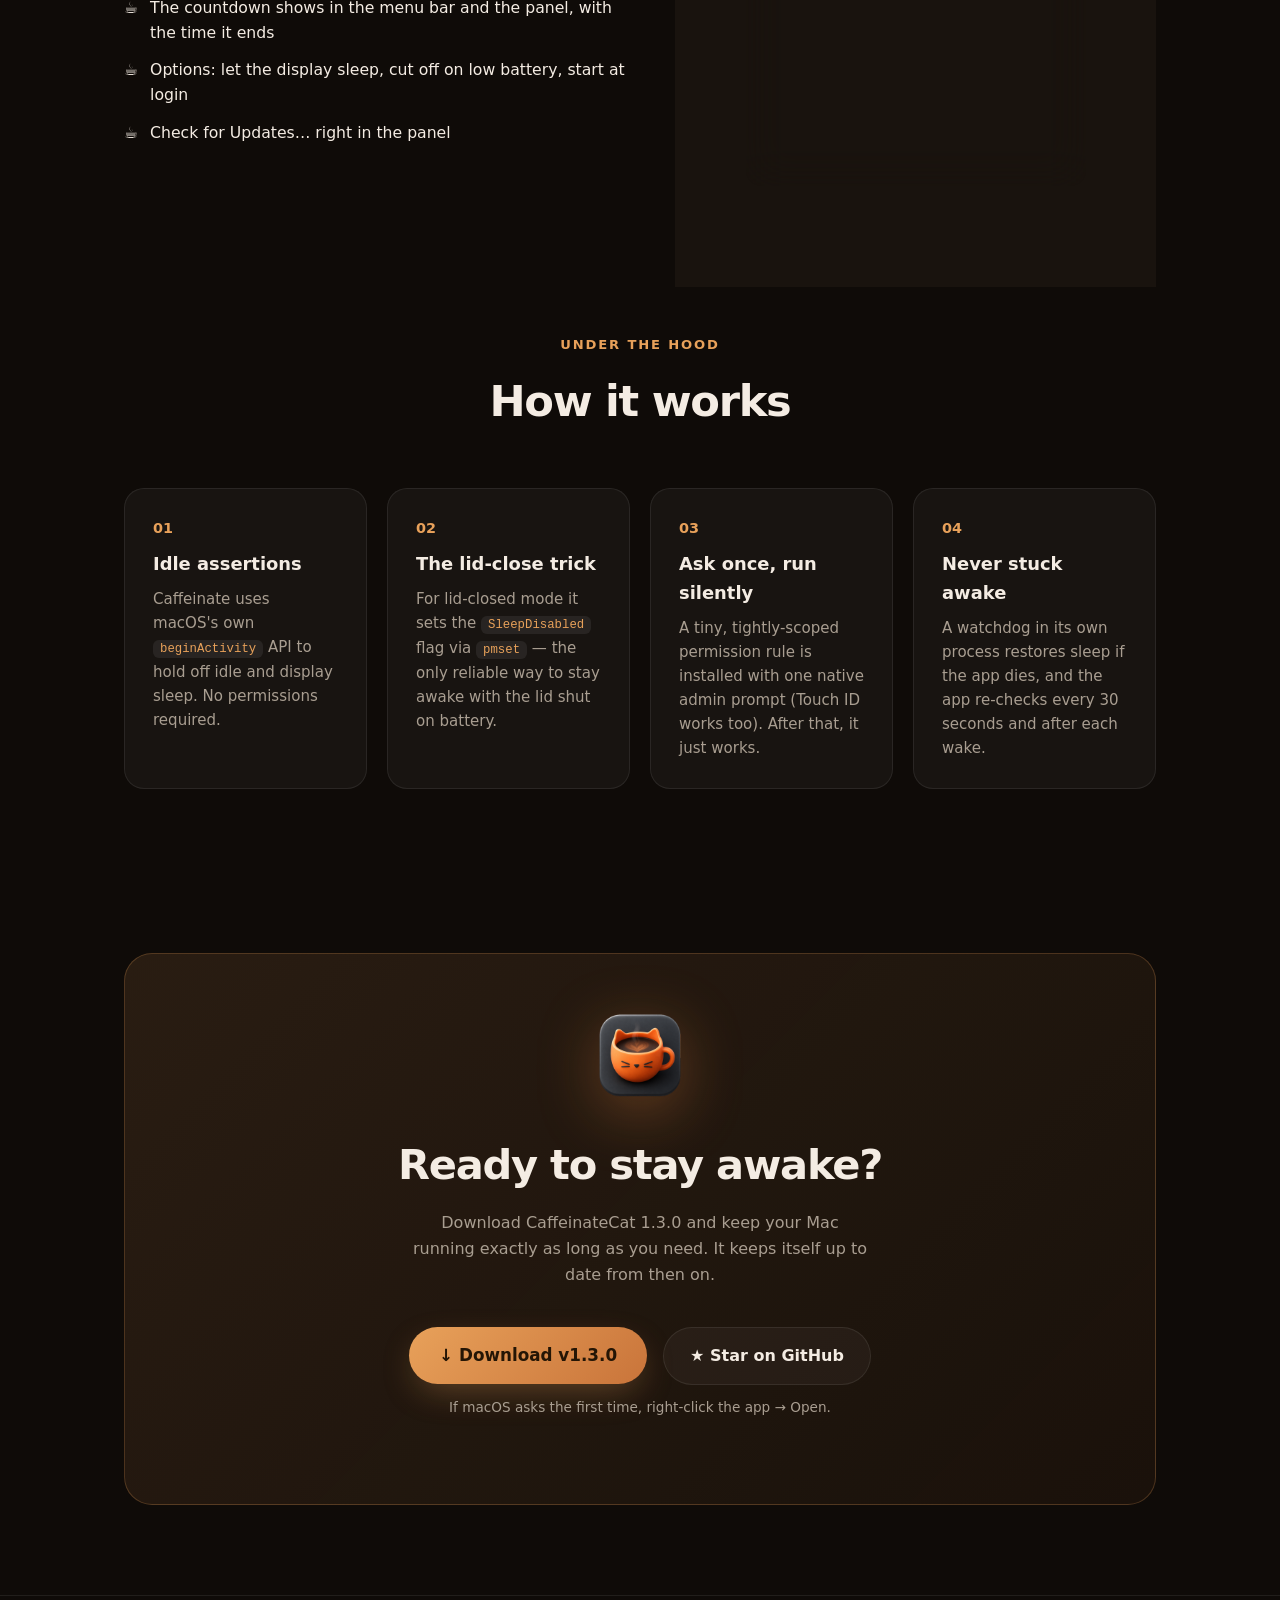
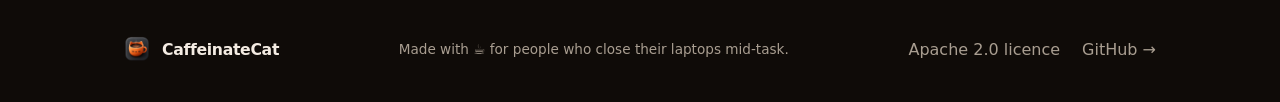
==== commit c3a75ab7: "Link the licence from the website" ====
--- a/docs/index.html
+++ b/docs/index.html
@@ -42,7 +42,7 @@
           ★ View on GitHub
         </a>
       </div>
-      <p class="micro fade-up d3">Free &amp; open source · Version 1.3.0 · macOS 12+ · Apple Silicon &amp; Intel</p>
+      <p class="micro fade-up d3">Free &amp; open source (<a href="https://github.com/PremPoddar/CaffeinateCat/blob/main/LICENSE">Apache 2.0</a>) · Version 1.3.0 · macOS 12+ · Apple Silicon &amp; Intel</p>
       <div class="toy fade-up d3" id="toy">
         <div class="toy-head"><span class="toy-title">Keep the cat awake</span><span class="toy-tag">tap the cup · close the lid</span></div>
         <div class="toy-stage">
@@ -270,7 +270,7 @@
     <div class="wrap">
       <div class="brand"><img src="assets/icon.png" alt="" style="width:26px;height:26px;border-radius:7px;" /> CaffeinateCat</div>
       <div class="foot-note">Made with ☕ for people who close their laptops mid-task.</div>
-      <a href="https://github.com/PremPoddar/CaffeinateCat">GitHub →</a>
+      <div class="foot-links"><a href="https://github.com/PremPoddar/CaffeinateCat/blob/main/LICENSE">Apache 2.0 licence</a><a href="https://github.com/PremPoddar/CaffeinateCat">GitHub →</a></div>
     </div>
   </footer>
 
--- a/docs/styles.css
+++ b/docs/styles.css
@@ -241,6 +241,9 @@
 footer a { color: var(--muted); text-decoration: none; transition: color .2s; }
 footer a:hover { color: var(--text); }
 .foot-note { color: var(--muted); font-size: 0.85rem; }
+.foot-links { display: flex; gap: 22px; }
+.micro a { color: inherit; text-decoration: underline; text-decoration-color: var(--card-border); text-underline-offset: 3px; }
+.micro a:hover { color: var(--text); }
 
 .fade-up { animation: fadeUp .9s ease both; }
 .fade-up.d1 { animation-delay: .1s; }
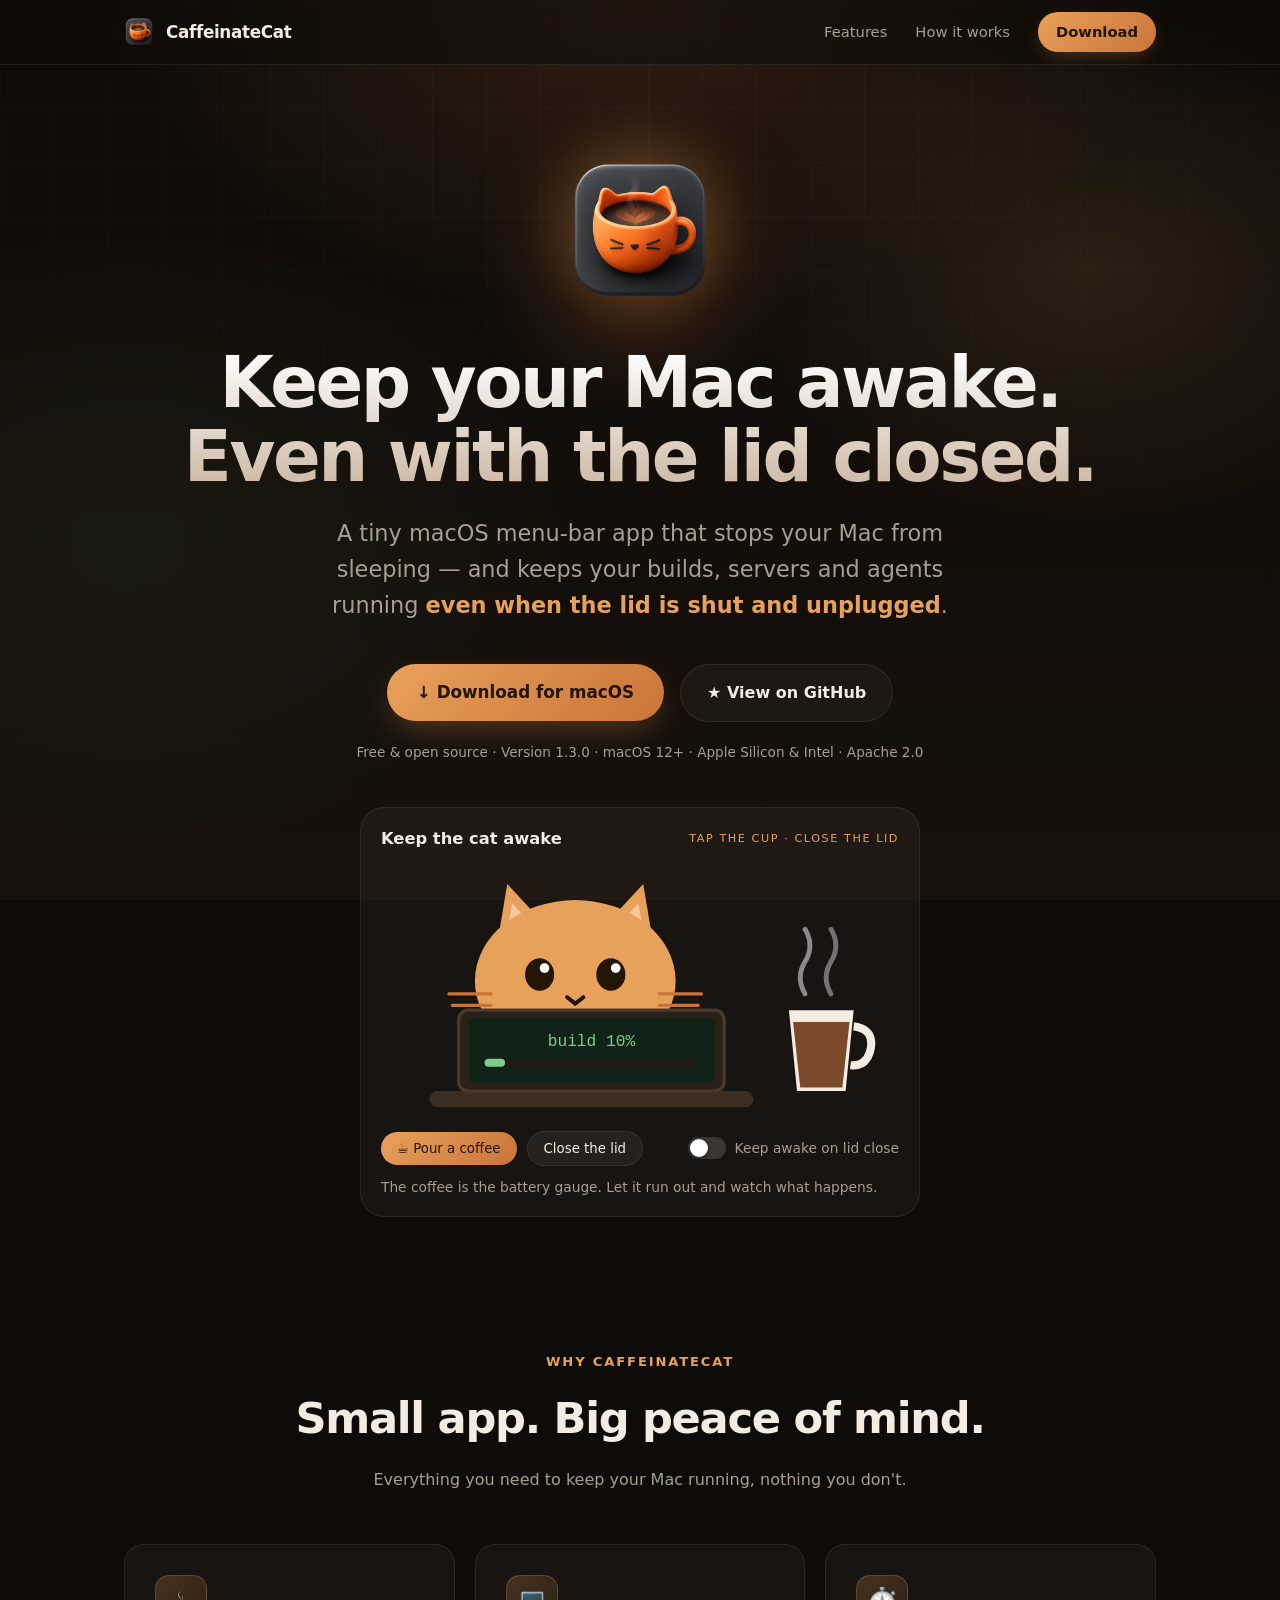
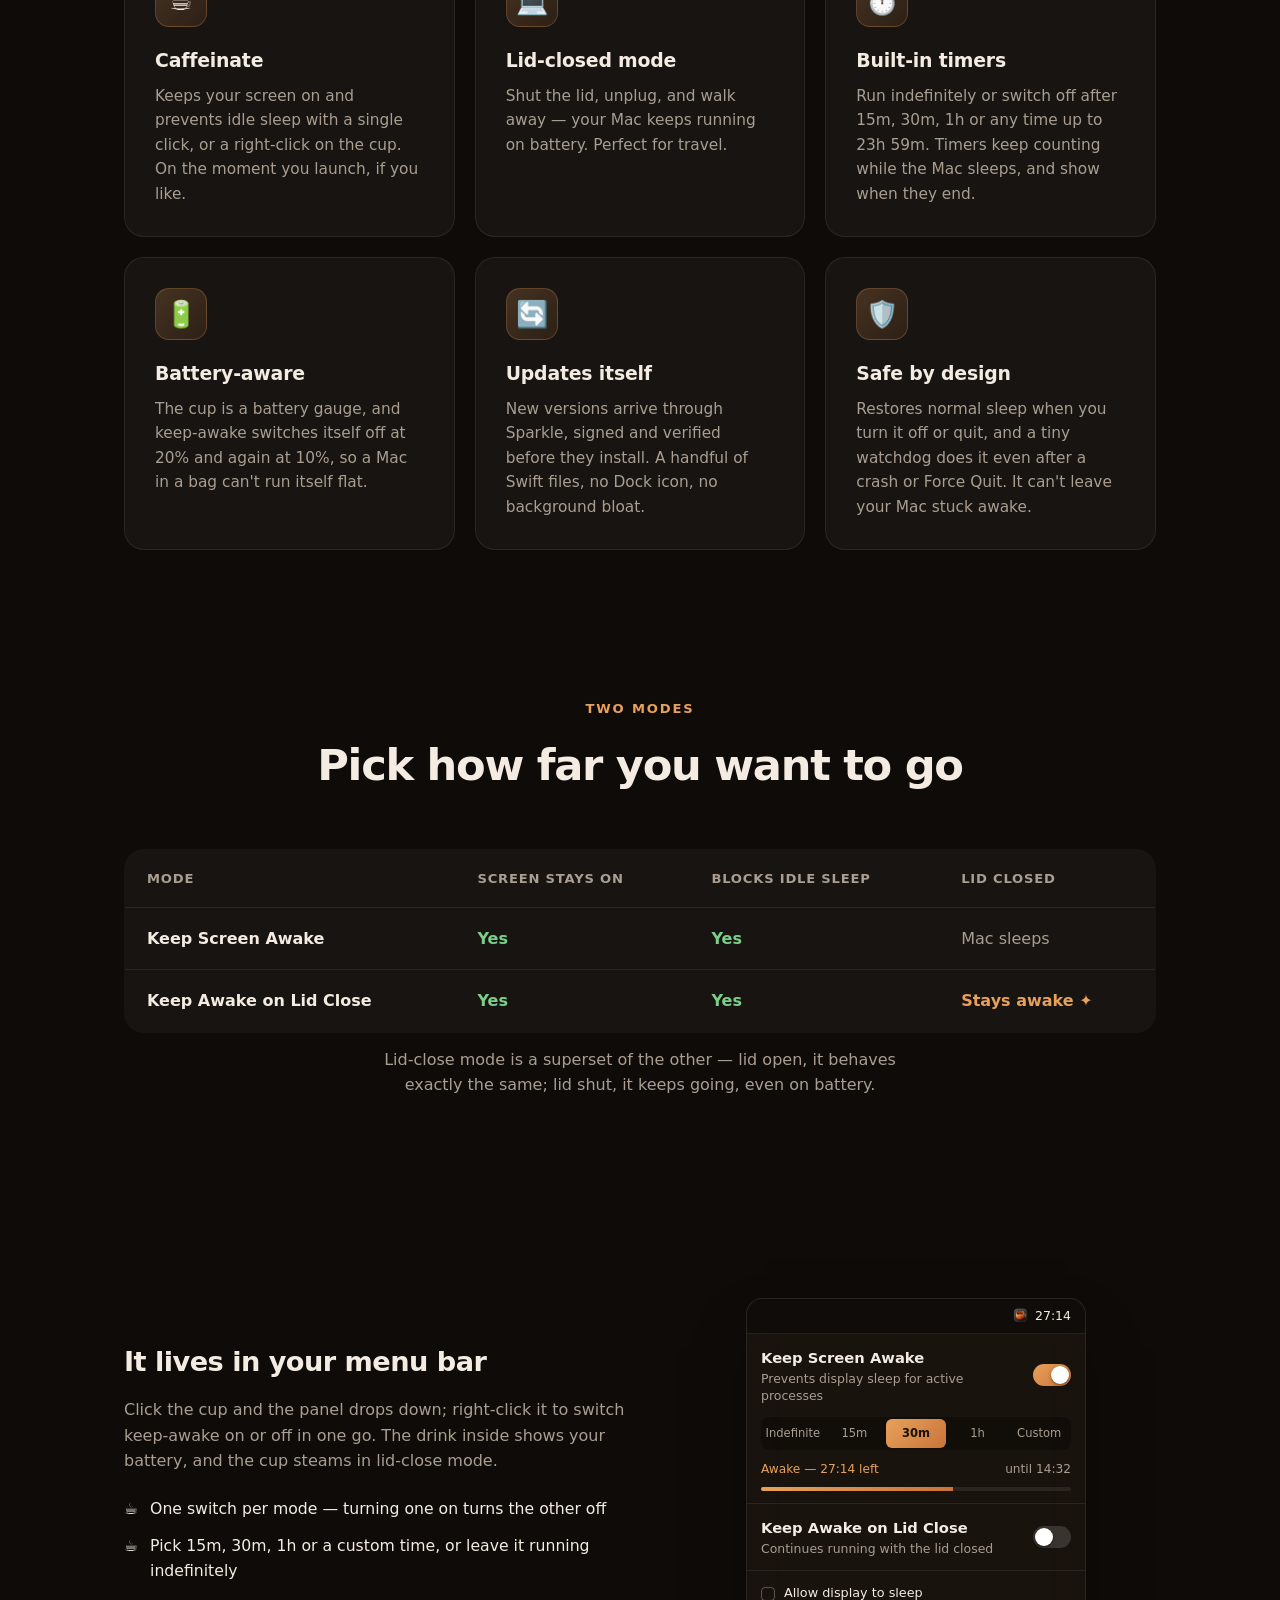
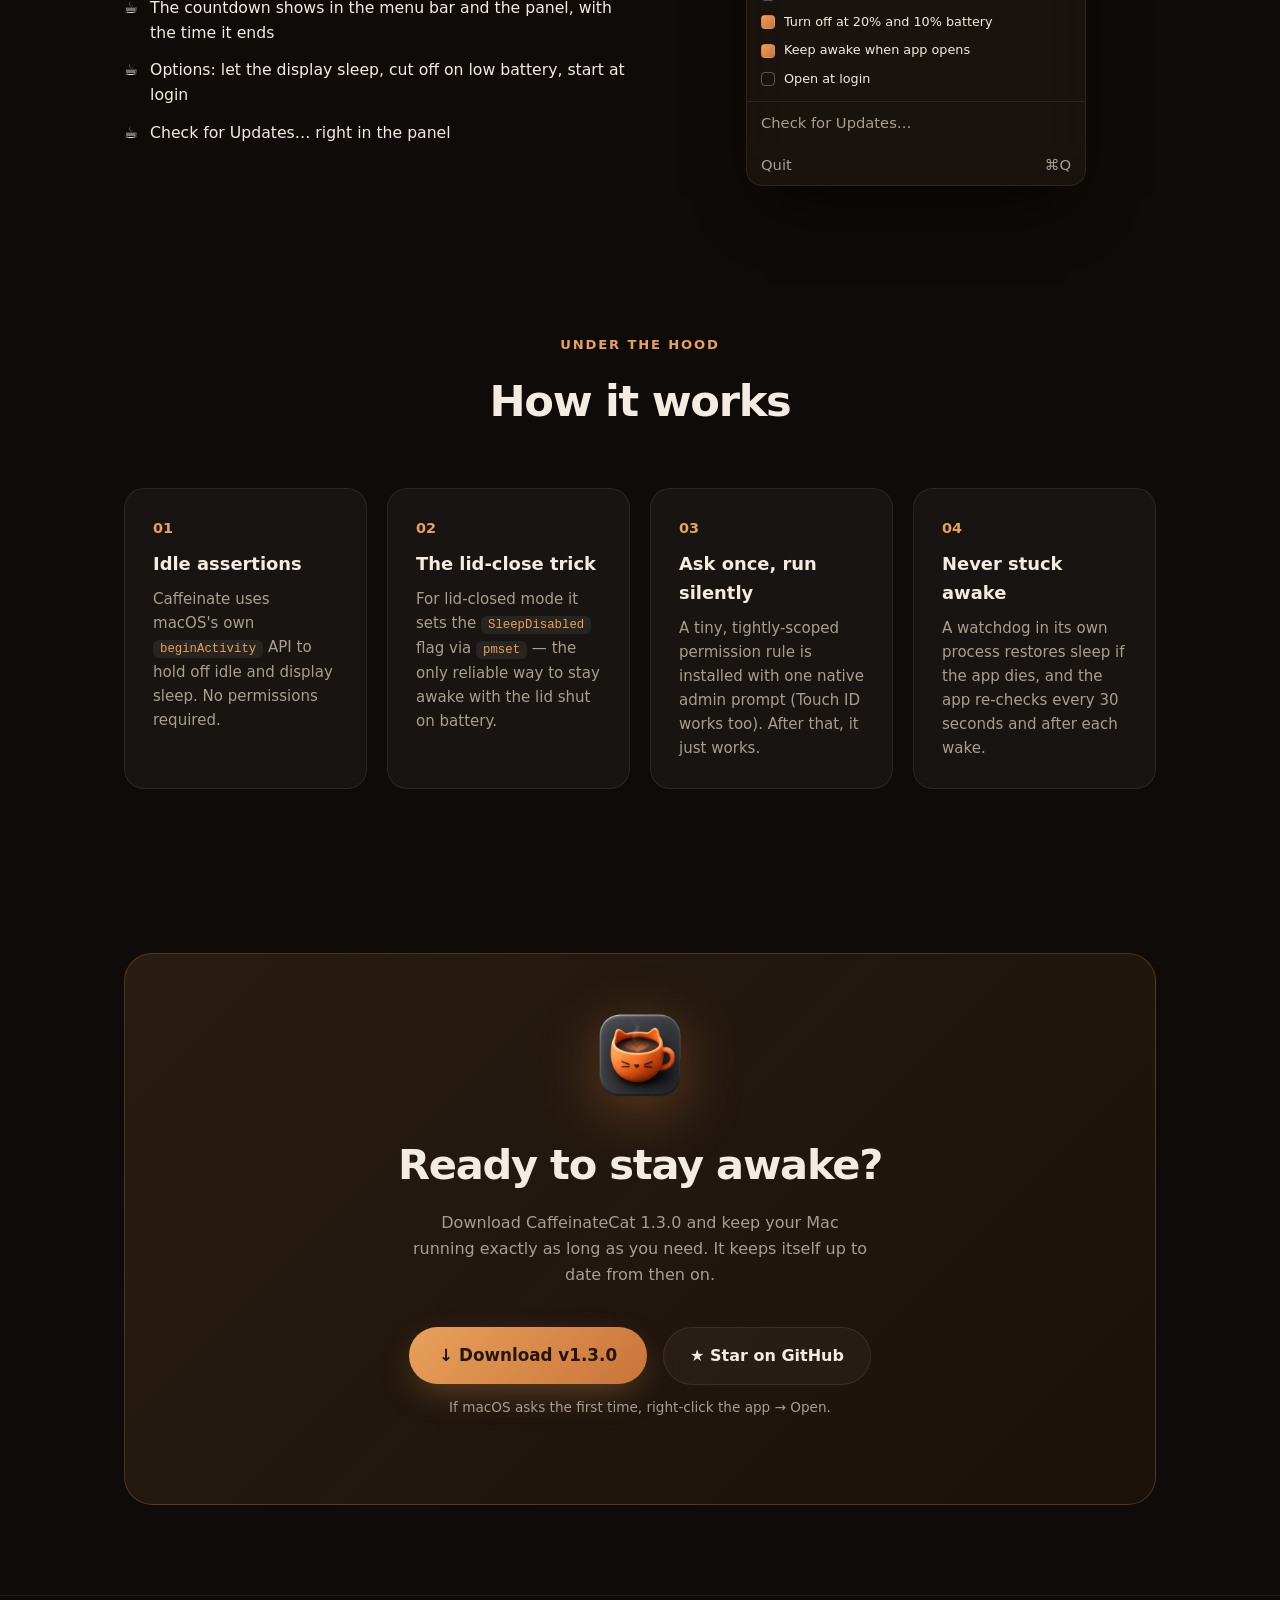
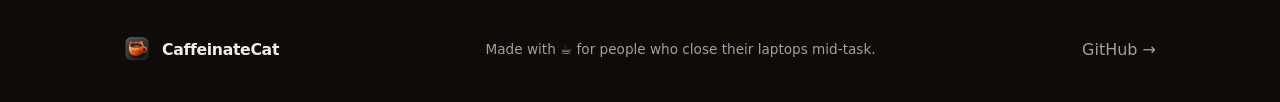
==== commit 2601bb06: "Show the licence as plain text on the website" ====
--- a/docs/index.html
+++ b/docs/index.html
@@ -42,7 +42,7 @@
           ★ View on GitHub
         </a>
       </div>
-      <p class="micro fade-up d3">Free &amp; open source (<a href="https://github.com/PremPoddar/CaffeinateCat/blob/main/LICENSE">Apache 2.0</a>) · Version 1.3.0 · macOS 12+ · Apple Silicon &amp; Intel</p>
+      <p class="micro fade-up d3">Free &amp; open source · Version 1.3.0 · macOS 12+ · Apple Silicon &amp; Intel · Apache 2.0</p>
       <div class="toy fade-up d3" id="toy">
         <div class="toy-head"><span class="toy-title">Keep the cat awake</span><span class="toy-tag">tap the cup · close the lid</span></div>
         <div class="toy-stage">
@@ -270,7 +270,7 @@
     <div class="wrap">
       <div class="brand"><img src="assets/icon.png" alt="" style="width:26px;height:26px;border-radius:7px;" /> CaffeinateCat</div>
       <div class="foot-note">Made with ☕ for people who close their laptops mid-task.</div>
-      <div class="foot-links"><a href="https://github.com/PremPoddar/CaffeinateCat/blob/main/LICENSE">Apache 2.0 licence</a><a href="https://github.com/PremPoddar/CaffeinateCat">GitHub →</a></div>
+      <a href="https://github.com/PremPoddar/CaffeinateCat">GitHub →</a>
     </div>
   </footer>
 
--- a/docs/styles.css
+++ b/docs/styles.css
@@ -241,9 +241,6 @@
 footer a { color: var(--muted); text-decoration: none; transition: color .2s; }
 footer a:hover { color: var(--text); }
 .foot-note { color: var(--muted); font-size: 0.85rem; }
-.foot-links { display: flex; gap: 22px; }
-.micro a { color: inherit; text-decoration: underline; text-decoration-color: var(--card-border); text-underline-offset: 3px; }
-.micro a:hover { color: var(--text); }
 
 .fade-up { animation: fadeUp .9s ease both; }
 .fade-up.d1 { animation-delay: .1s; }
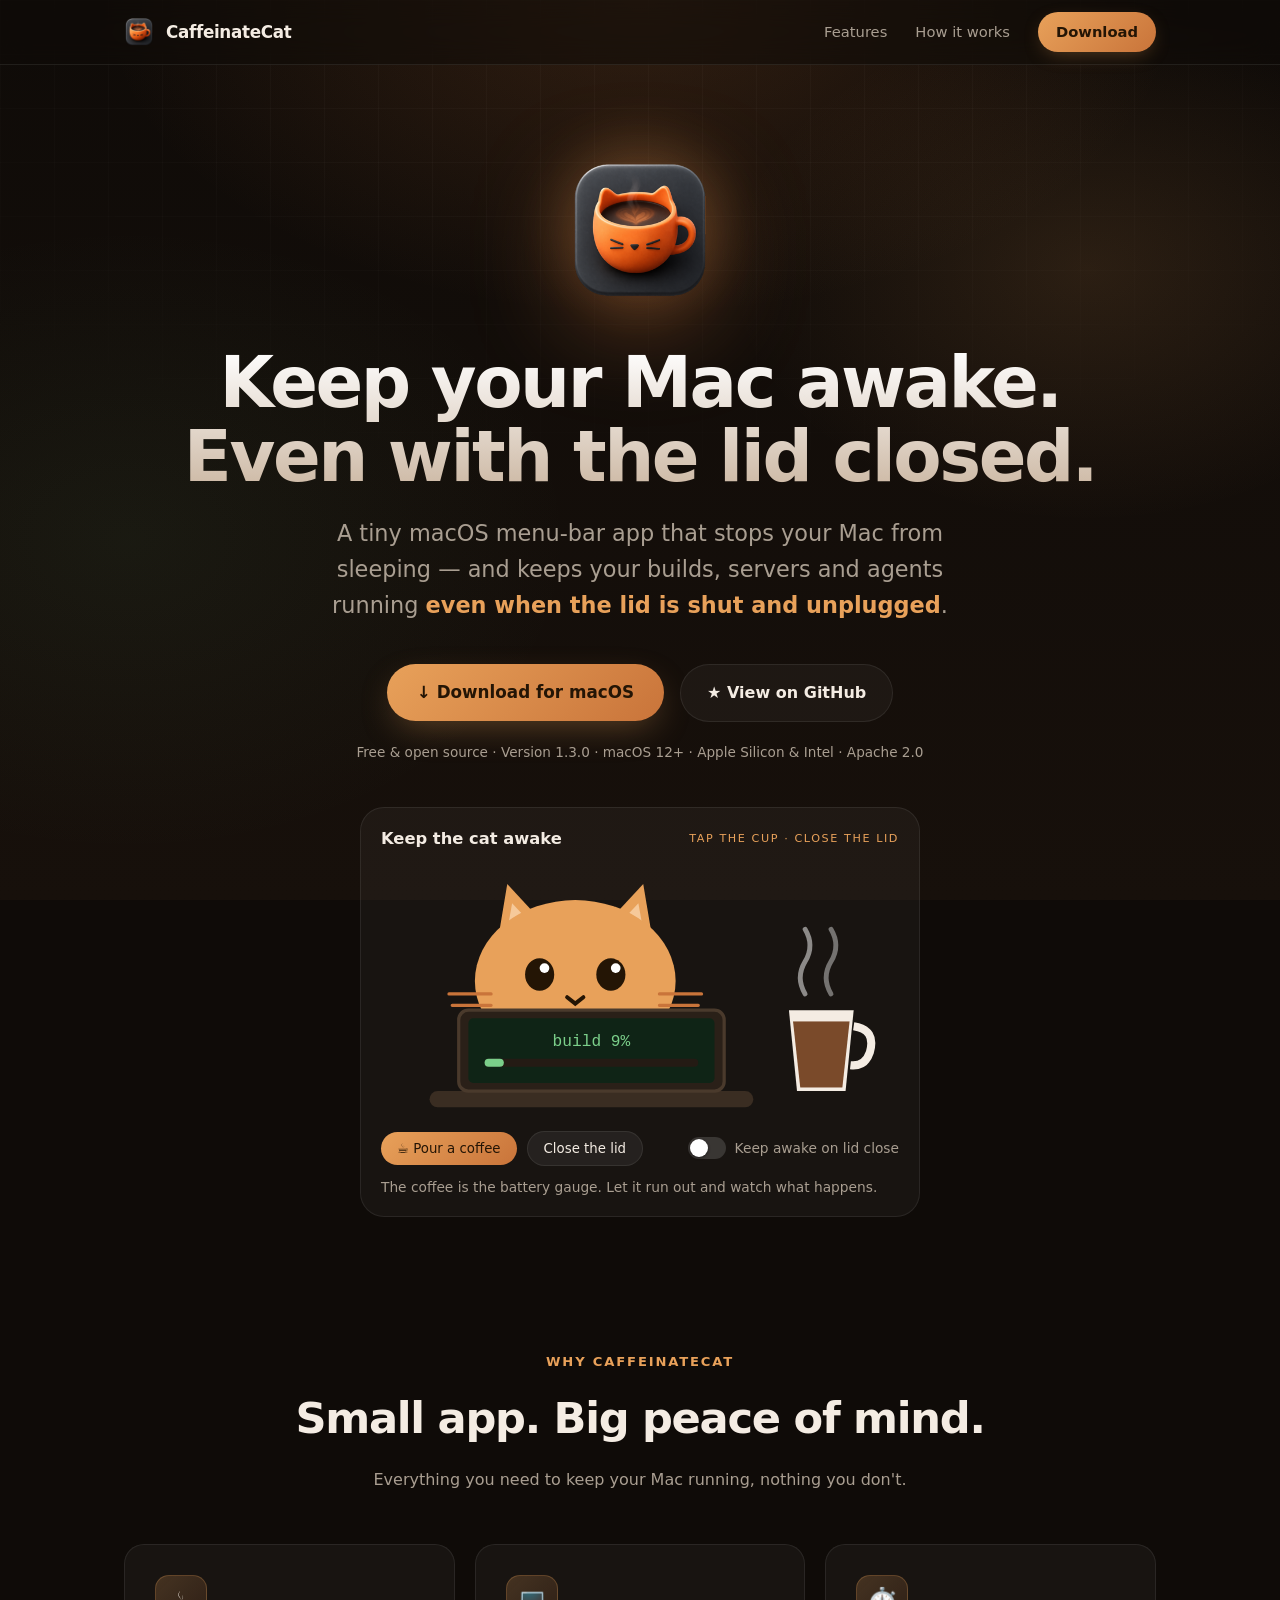
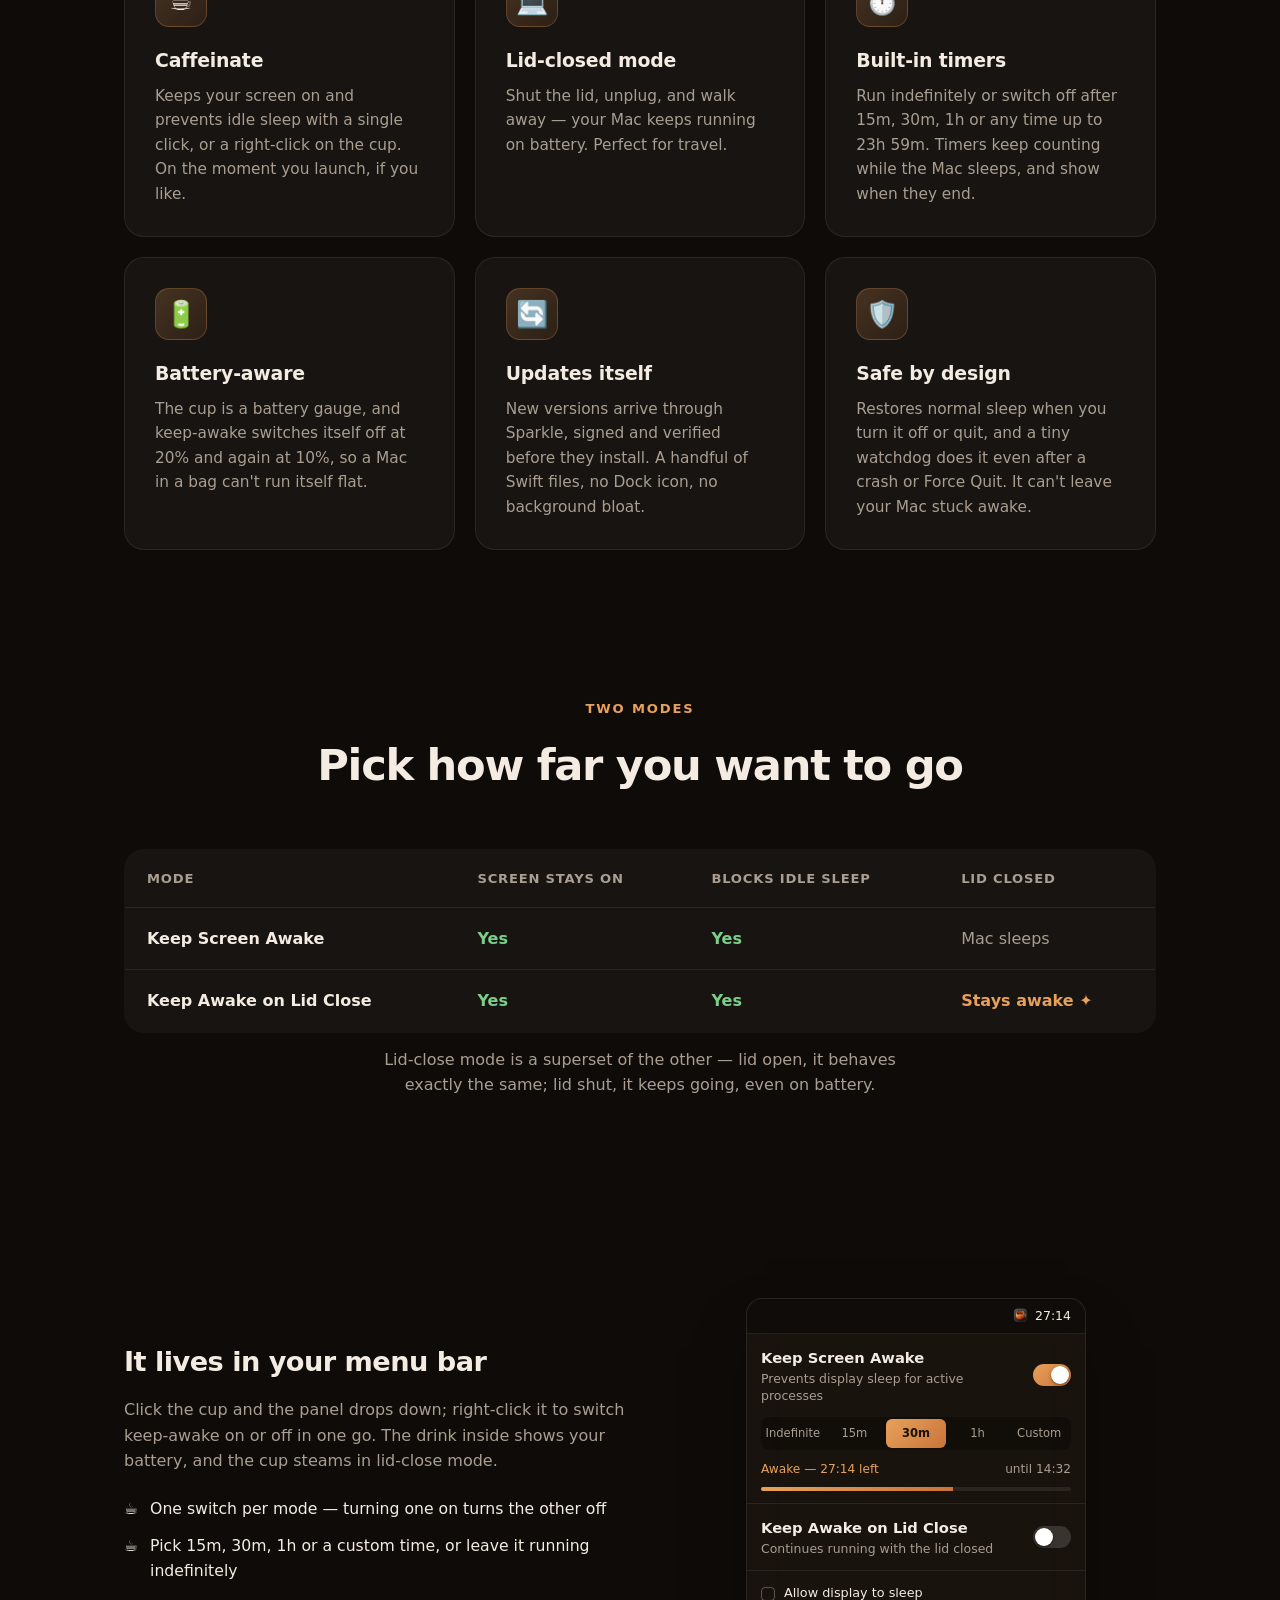
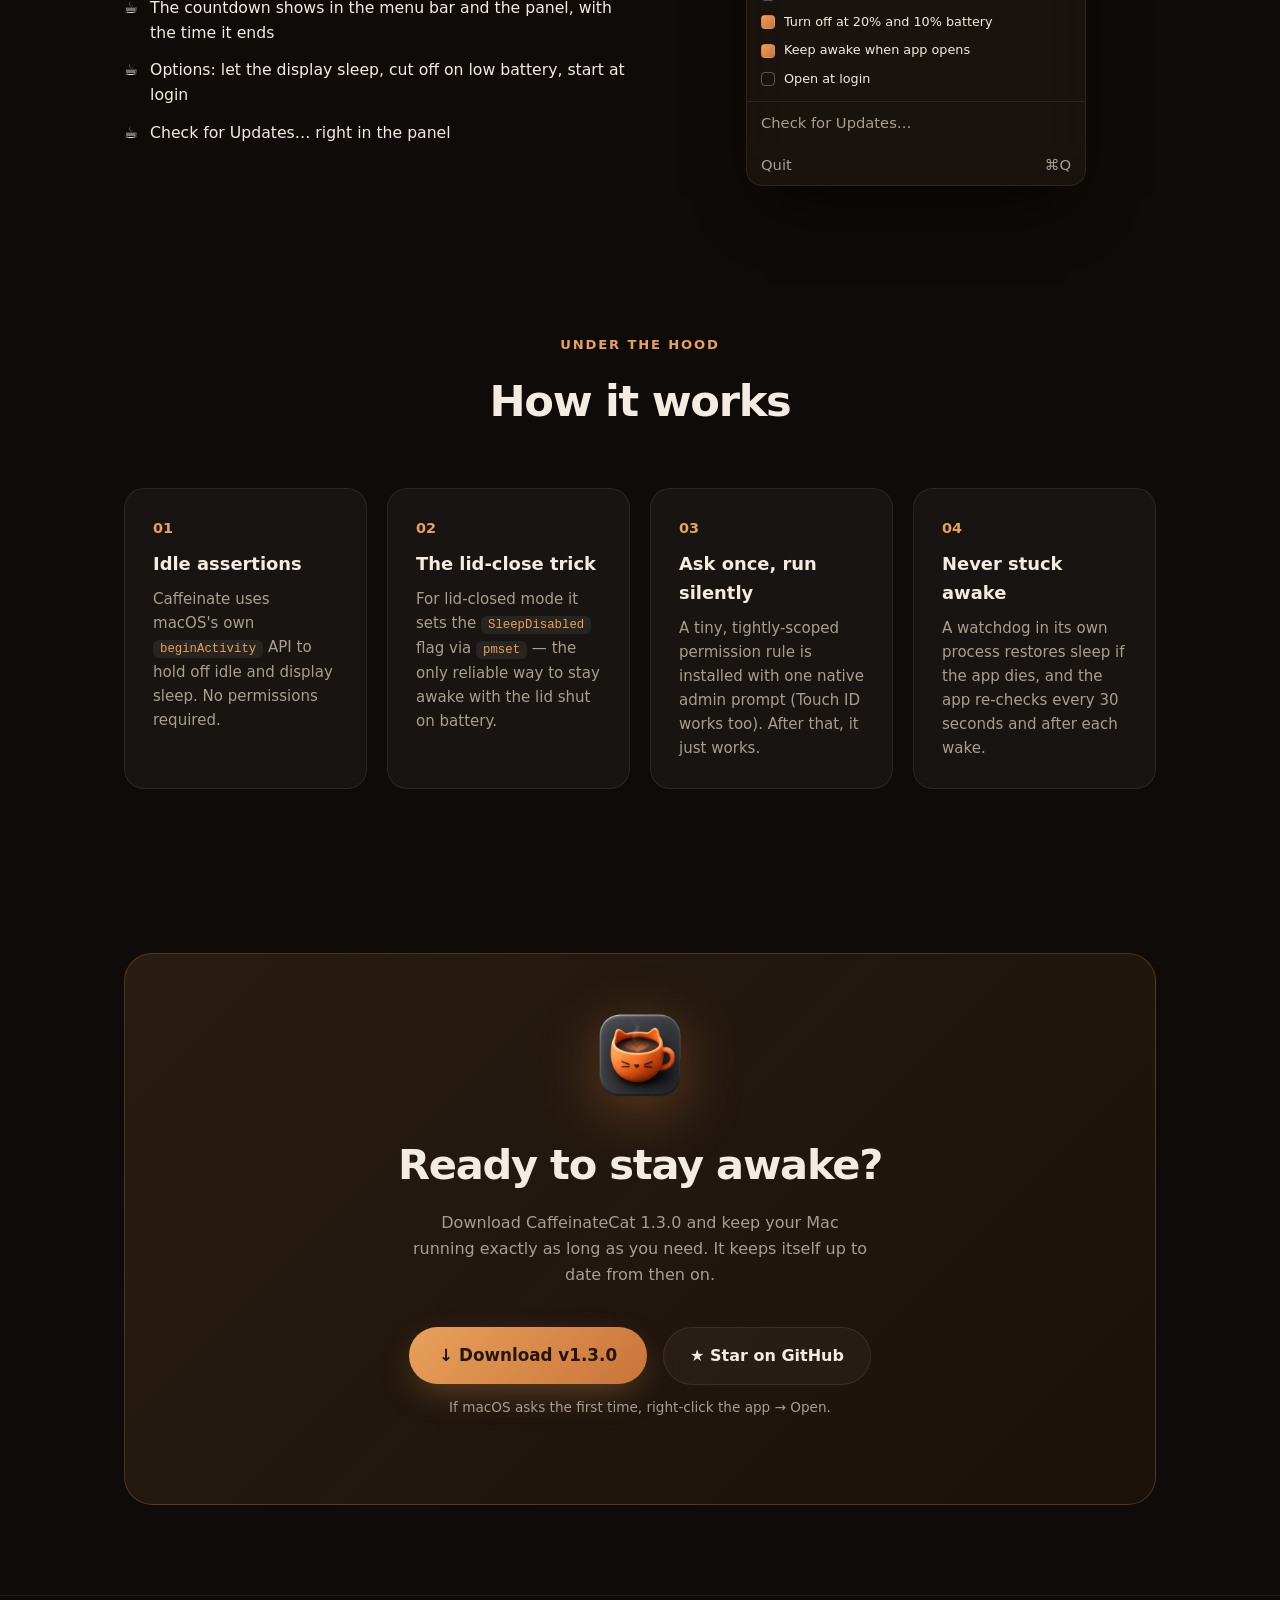
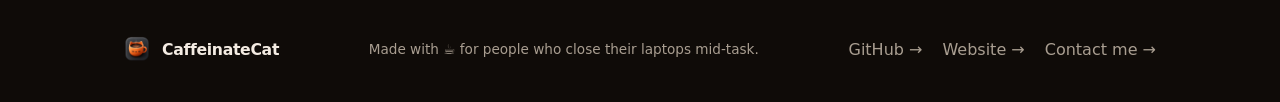
==== commit bca54b78: "Add website and contact links" ====
--- a/docs/index.html
+++ b/docs/index.html
@@ -270,7 +270,7 @@
     <div class="wrap">
       <div class="brand"><img src="assets/icon.png" alt="" style="width:26px;height:26px;border-radius:7px;" /> CaffeinateCat</div>
       <div class="foot-note">Made with ☕ for people who close their laptops mid-task.</div>
-      <a href="https://github.com/PremPoddar/CaffeinateCat">GitHub →</a>
+      <span style="display:flex;gap:20px;flex-wrap:wrap"><a href="https://github.com/PremPoddar/CaffeinateCat">GitHub →</a><a href="https://prempoddar.is-a.dev">Website →</a><a href="mailto:prempoddar@yandex.com">Contact me →</a></span>
     </div>
   </footer>
 
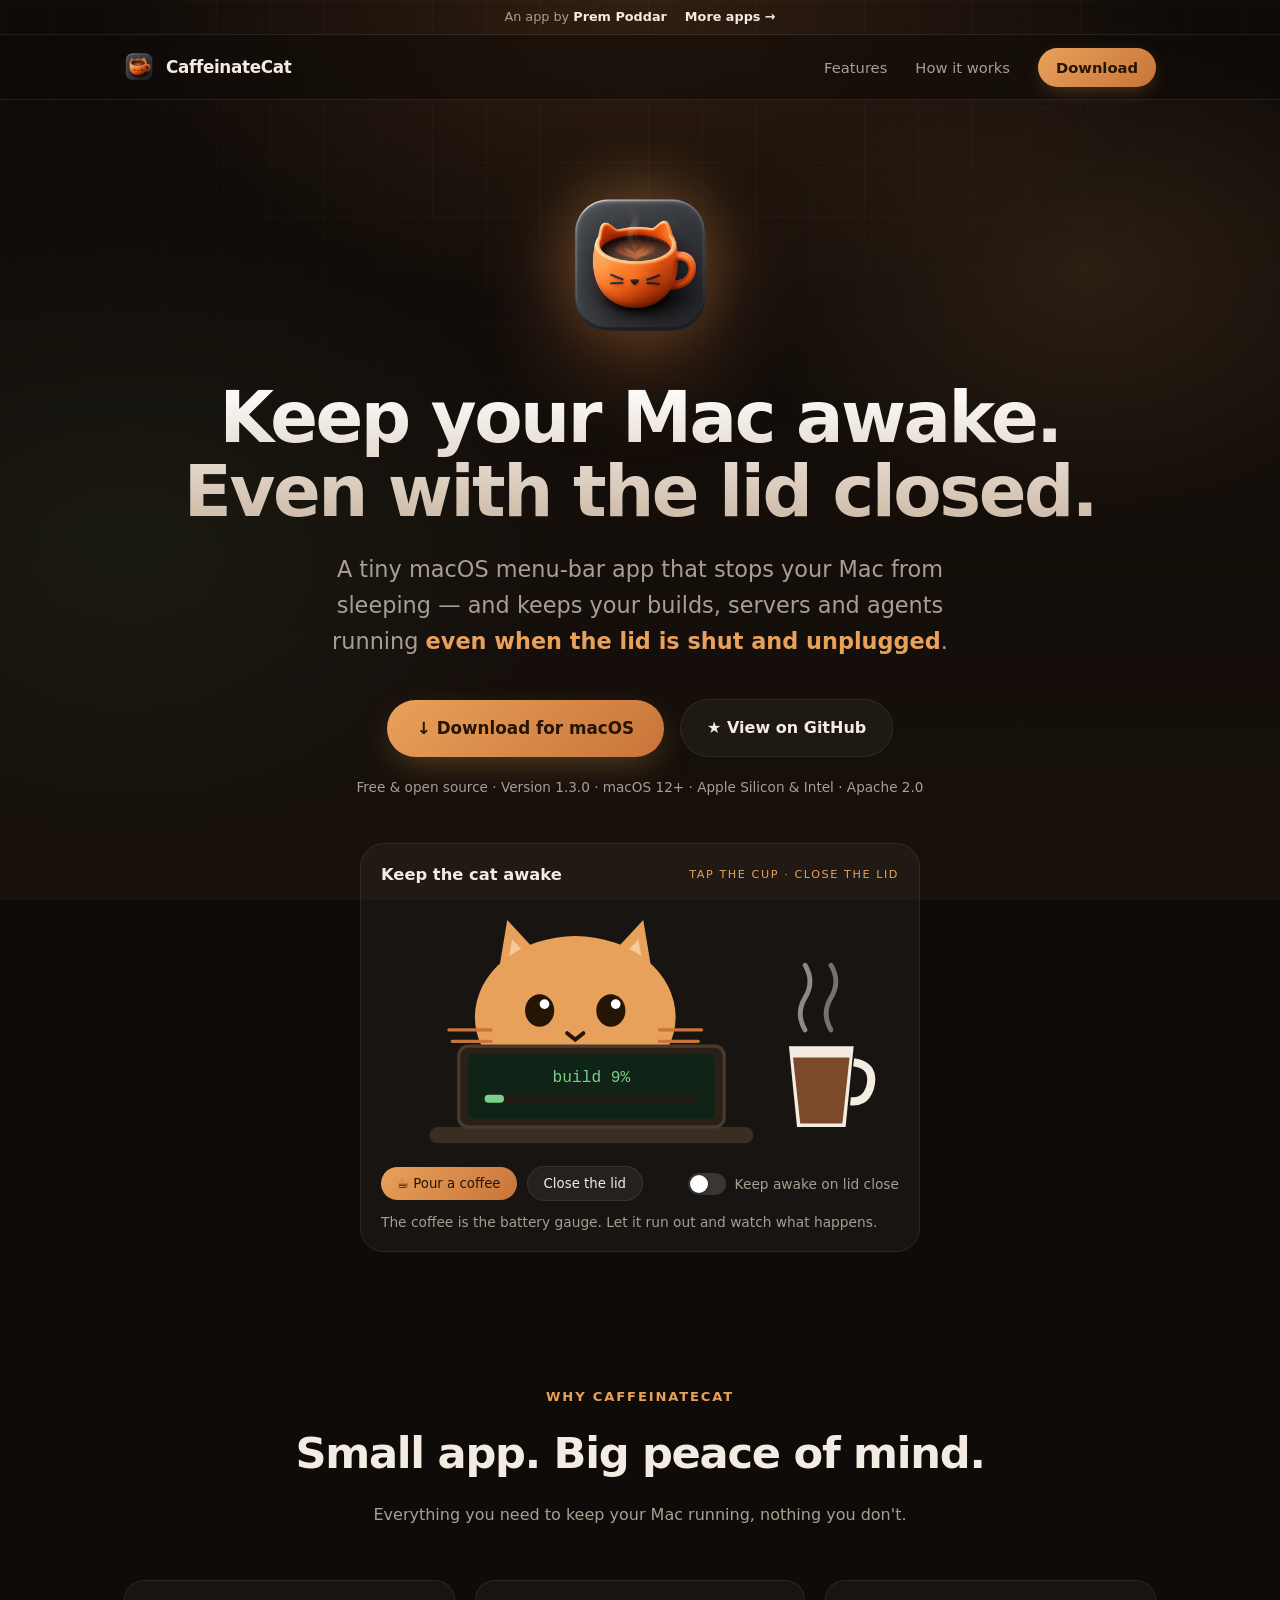
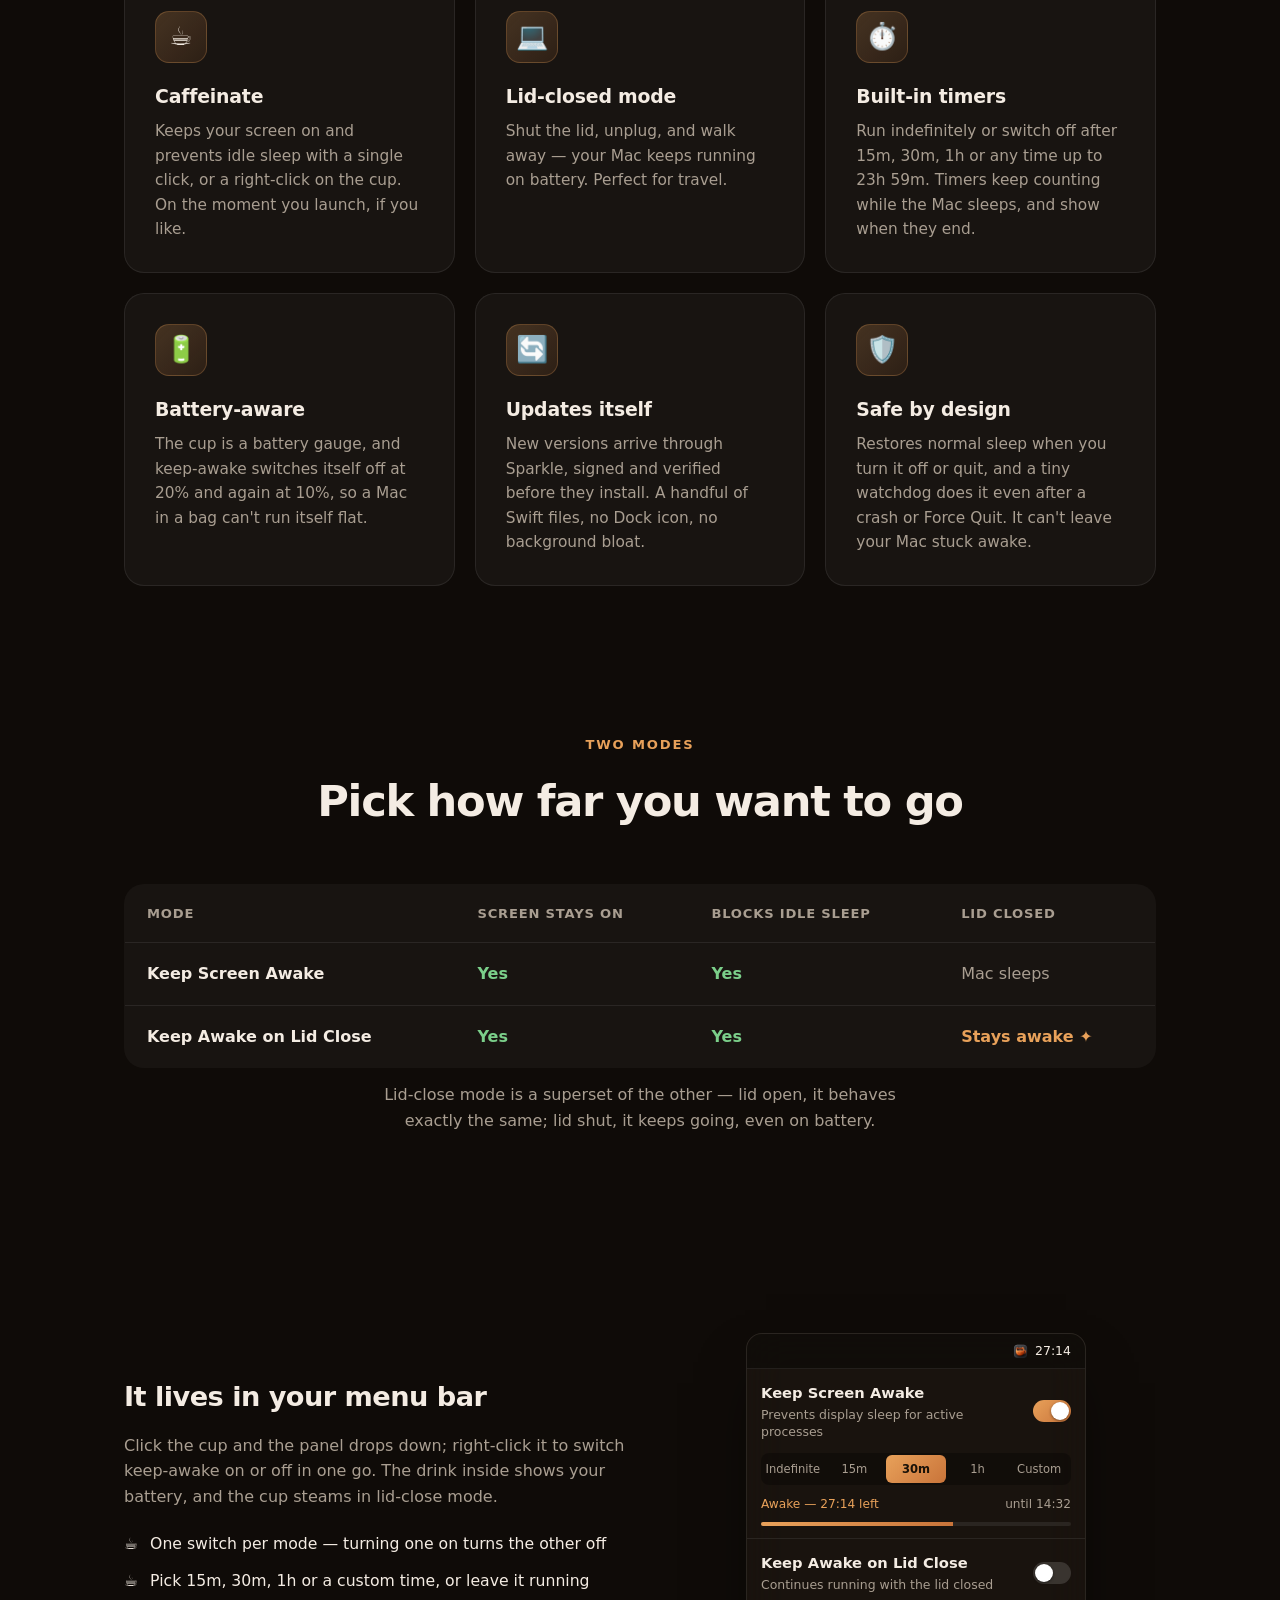
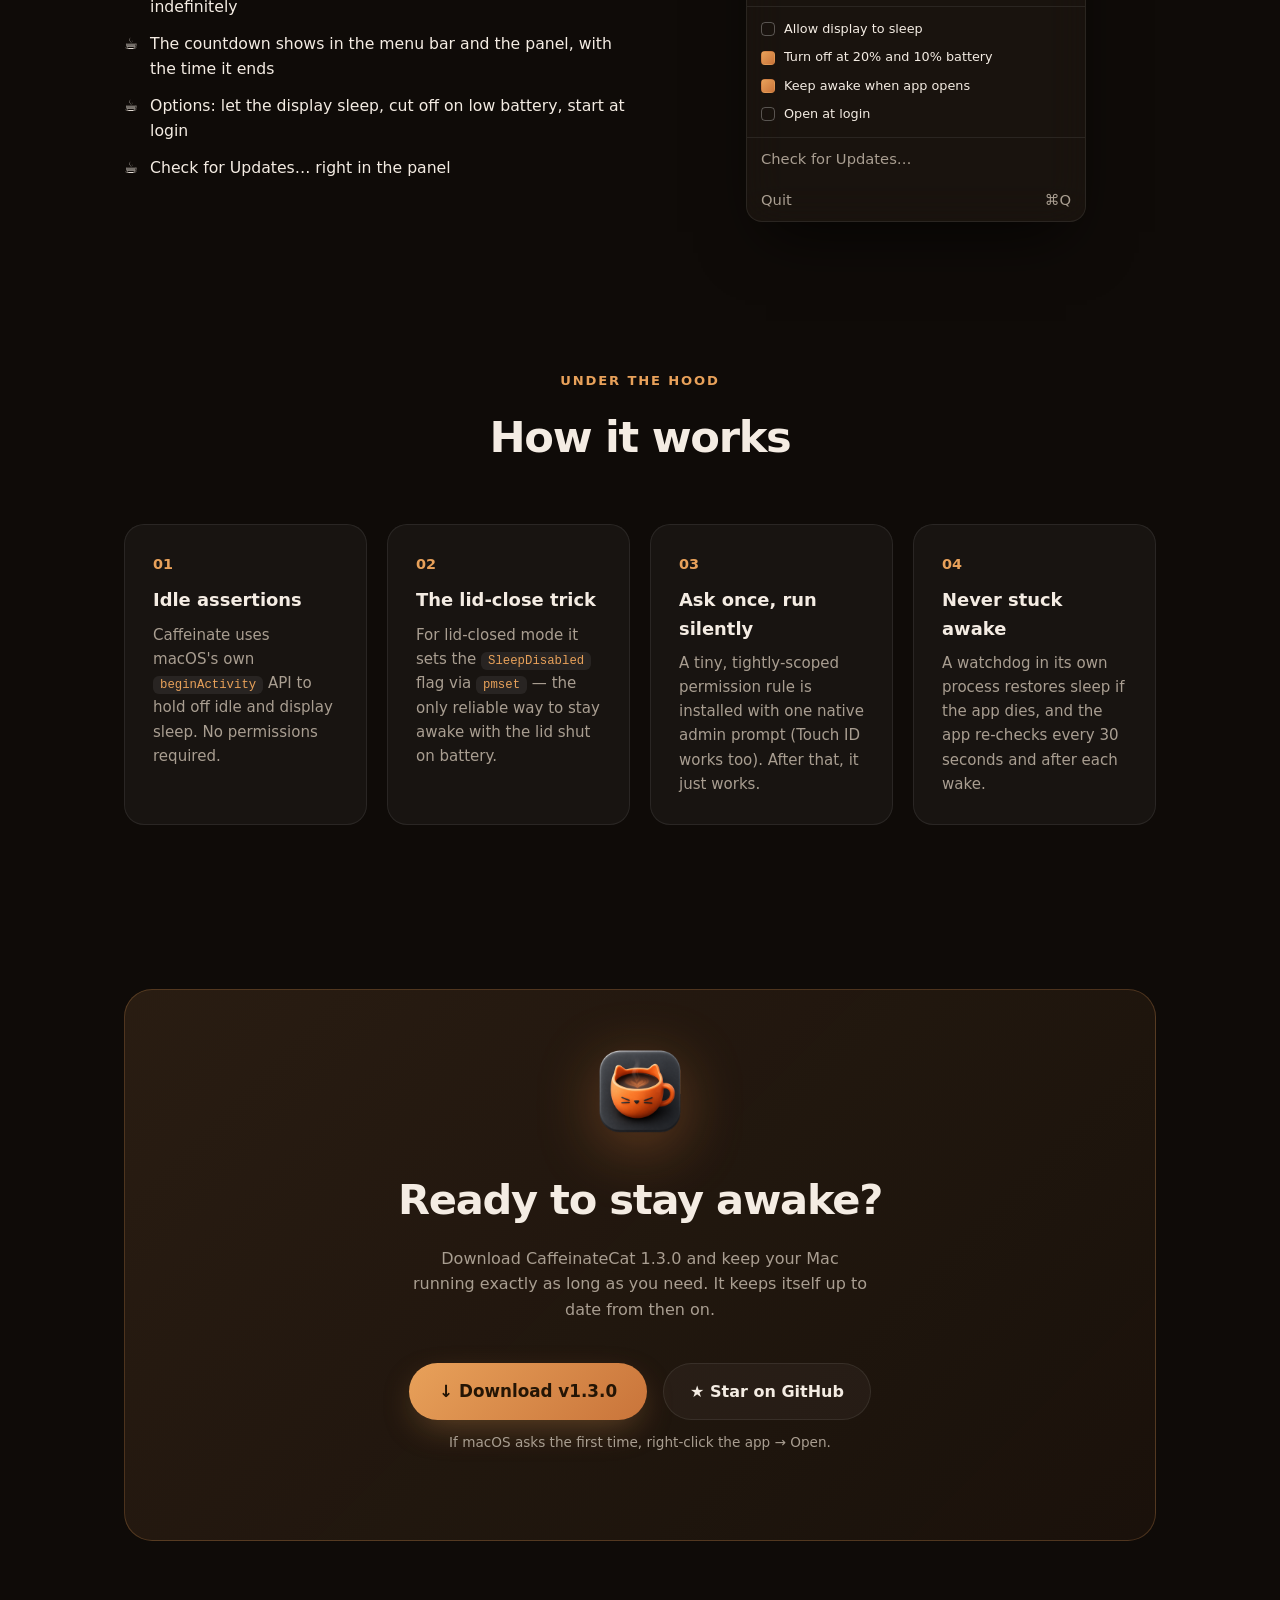
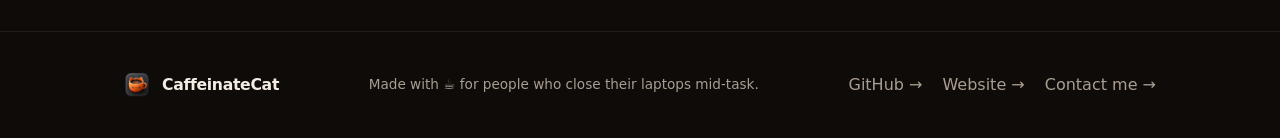
==== commit 114bafd3: "Link to my website and other apps from the top of each page" ====
--- a/docs/index.html
+++ b/docs/index.html
@@ -9,6 +9,7 @@
   <link rel="stylesheet" href="styles.css" />
 </head>
 <body>
+  <div class="by-strip"><span>An app by <a href="https://prempoddar.is-a.dev">Prem Poddar</a></span><a href="https://prempoddar.is-a.dev/apps/">More apps →</a></div>
   <div class="bg-glow"></div>
   <div class="bg-grid"></div>
 
--- a/docs/styles.css
+++ b/docs/styles.css
@@ -263,3 +263,4 @@
 .toy-switch{display:flex;align-items:center;gap:9px;font-size:.86rem;color:var(--muted);cursor:pointer;margin-left:auto}
 .toy-note{font-size:.86rem;color:var(--muted);margin-top:10px;min-height:1.4em}
 @media(max-width:560px){.toy-switch{margin-left:0}}
+.by-strip{position:relative;z-index:60;display:flex;justify-content:center;align-items:center;gap:18px;flex-wrap:wrap;padding:7px 16px;font-size:.8rem;color:var(--muted);border-bottom:1px solid var(--card-border)}.by-strip a{color:var(--text);text-decoration:none;font-weight:600}.by-strip a:hover{text-decoration:underline}
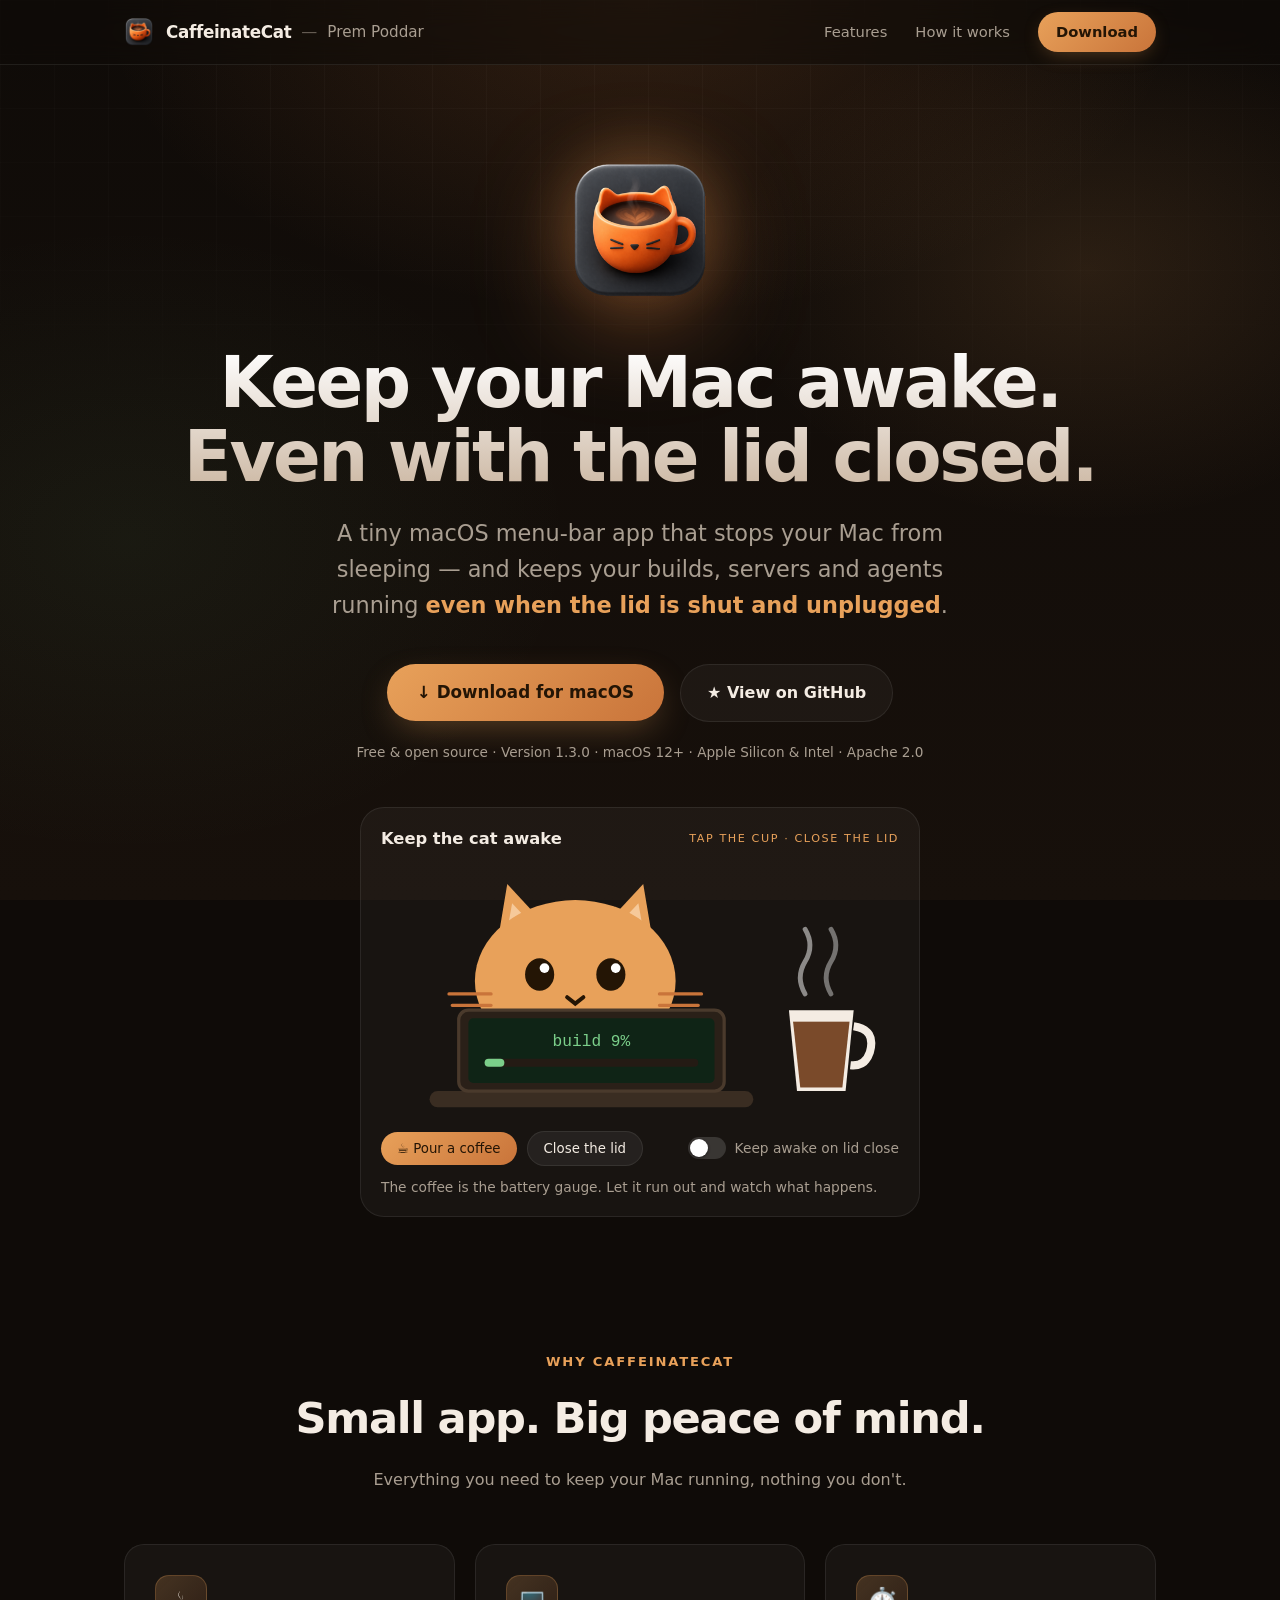
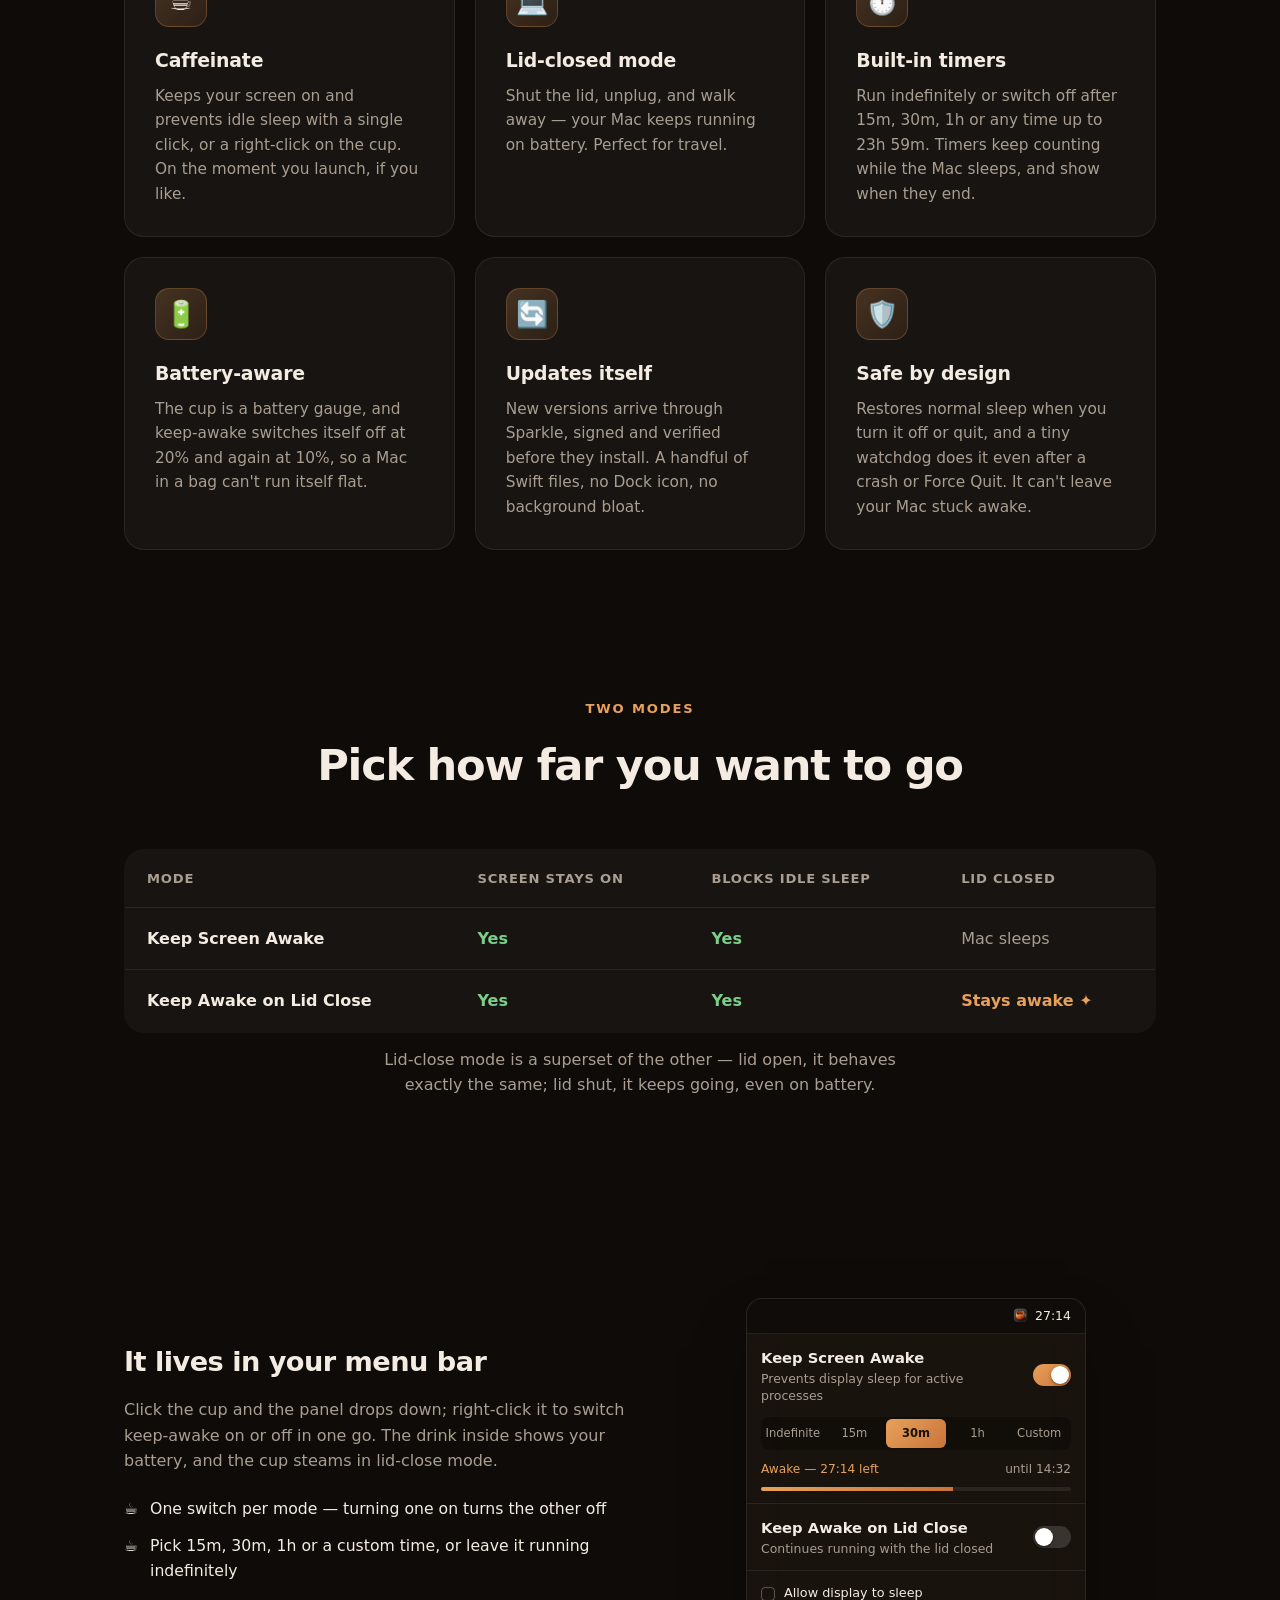
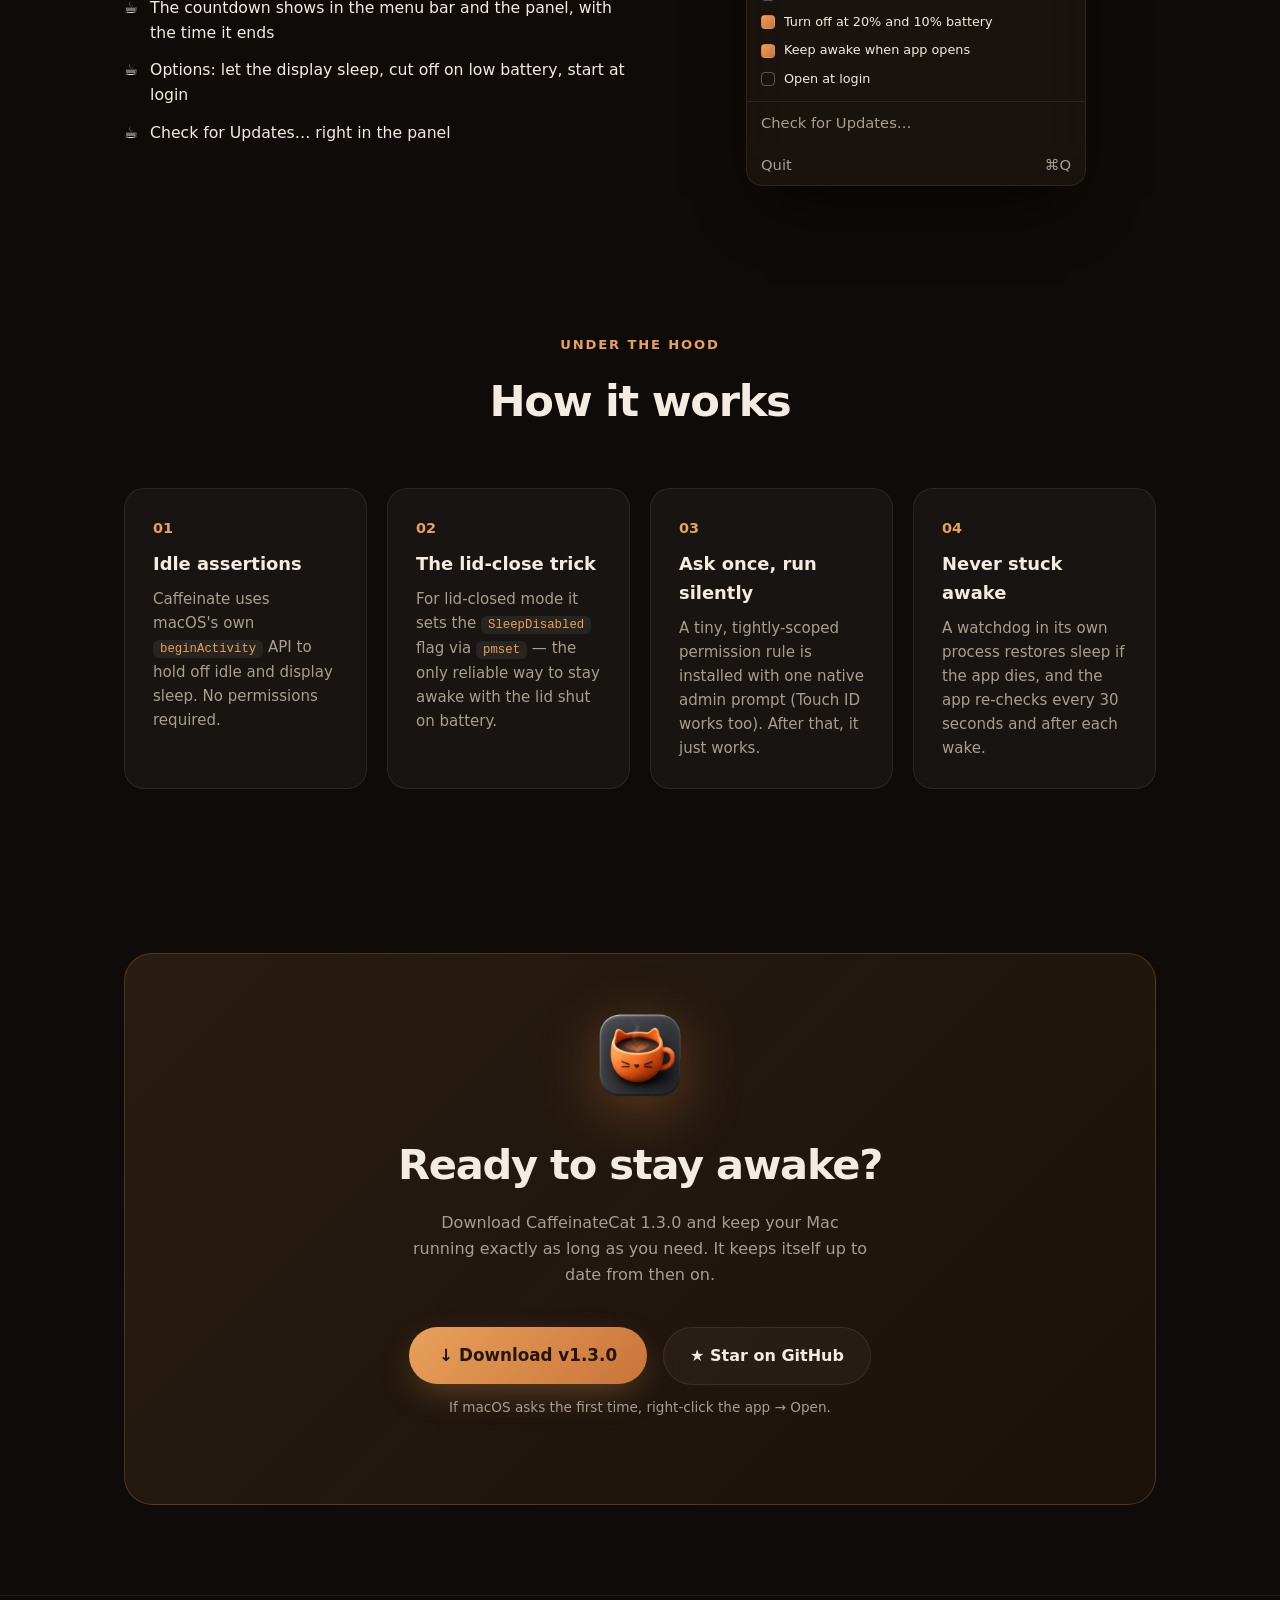
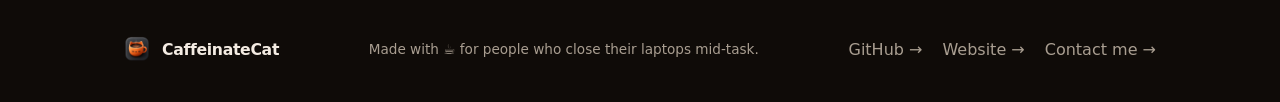
==== commit a01290e8: "Show my name beside the app name in the header" ====
--- a/docs/index.html
+++ b/docs/index.html
@@ -9,13 +9,12 @@
   <link rel="stylesheet" href="styles.css" />
 </head>
 <body>
-  <div class="by-strip"><span>An app by <a href="https://prempoddar.is-a.dev">Prem Poddar</a></span><a href="https://prempoddar.is-a.dev/apps/">More apps →</a></div>
   <div class="bg-glow"></div>
   <div class="bg-grid"></div>
 
   <nav>
     <div class="wrap">
-      <div class="brand"><img src="assets/icon.png" alt="" /> CaffeinateCat</div>
+      <div class="brand-line"><div class="brand"><img src="assets/icon.png" alt="" /> CaffeinateCat</div><span class="by-sep">—</span><a class="by" href="https://prempoddar.is-a.dev">Prem Poddar</a></div>
       <div class="nav-links">
         <a href="#features">Features</a>
         <a href="#how">How it works</a>
--- a/docs/styles.css
+++ b/docs/styles.css
@@ -263,4 +263,4 @@
 .toy-switch{display:flex;align-items:center;gap:9px;font-size:.86rem;color:var(--muted);cursor:pointer;margin-left:auto}
 .toy-note{font-size:.86rem;color:var(--muted);margin-top:10px;min-height:1.4em}
 @media(max-width:560px){.toy-switch{margin-left:0}}
-.by-strip{position:relative;z-index:60;display:flex;justify-content:center;align-items:center;gap:18px;flex-wrap:wrap;padding:7px 16px;font-size:.8rem;color:var(--muted);border-bottom:1px solid var(--card-border)}.by-strip a{color:var(--text);text-decoration:none;font-weight:600}.by-strip a:hover{text-decoration:underline}
+.brand-line{display:flex;align-items:center;gap:10px;min-width:0}.by-sep{color:var(--muted);opacity:.55}.by{color:var(--muted);text-decoration:none;font-weight:500;font-size:.95rem;white-space:nowrap;transition:color .2s}.by:hover{color:var(--text)}@media(max-width:520px){.brand-line{flex-direction:column;align-items:flex-start;gap:0}.by-sep{display:none}.by{font-size:.74rem;line-height:1.1;margin-left:42px;margin-top:-3px}}
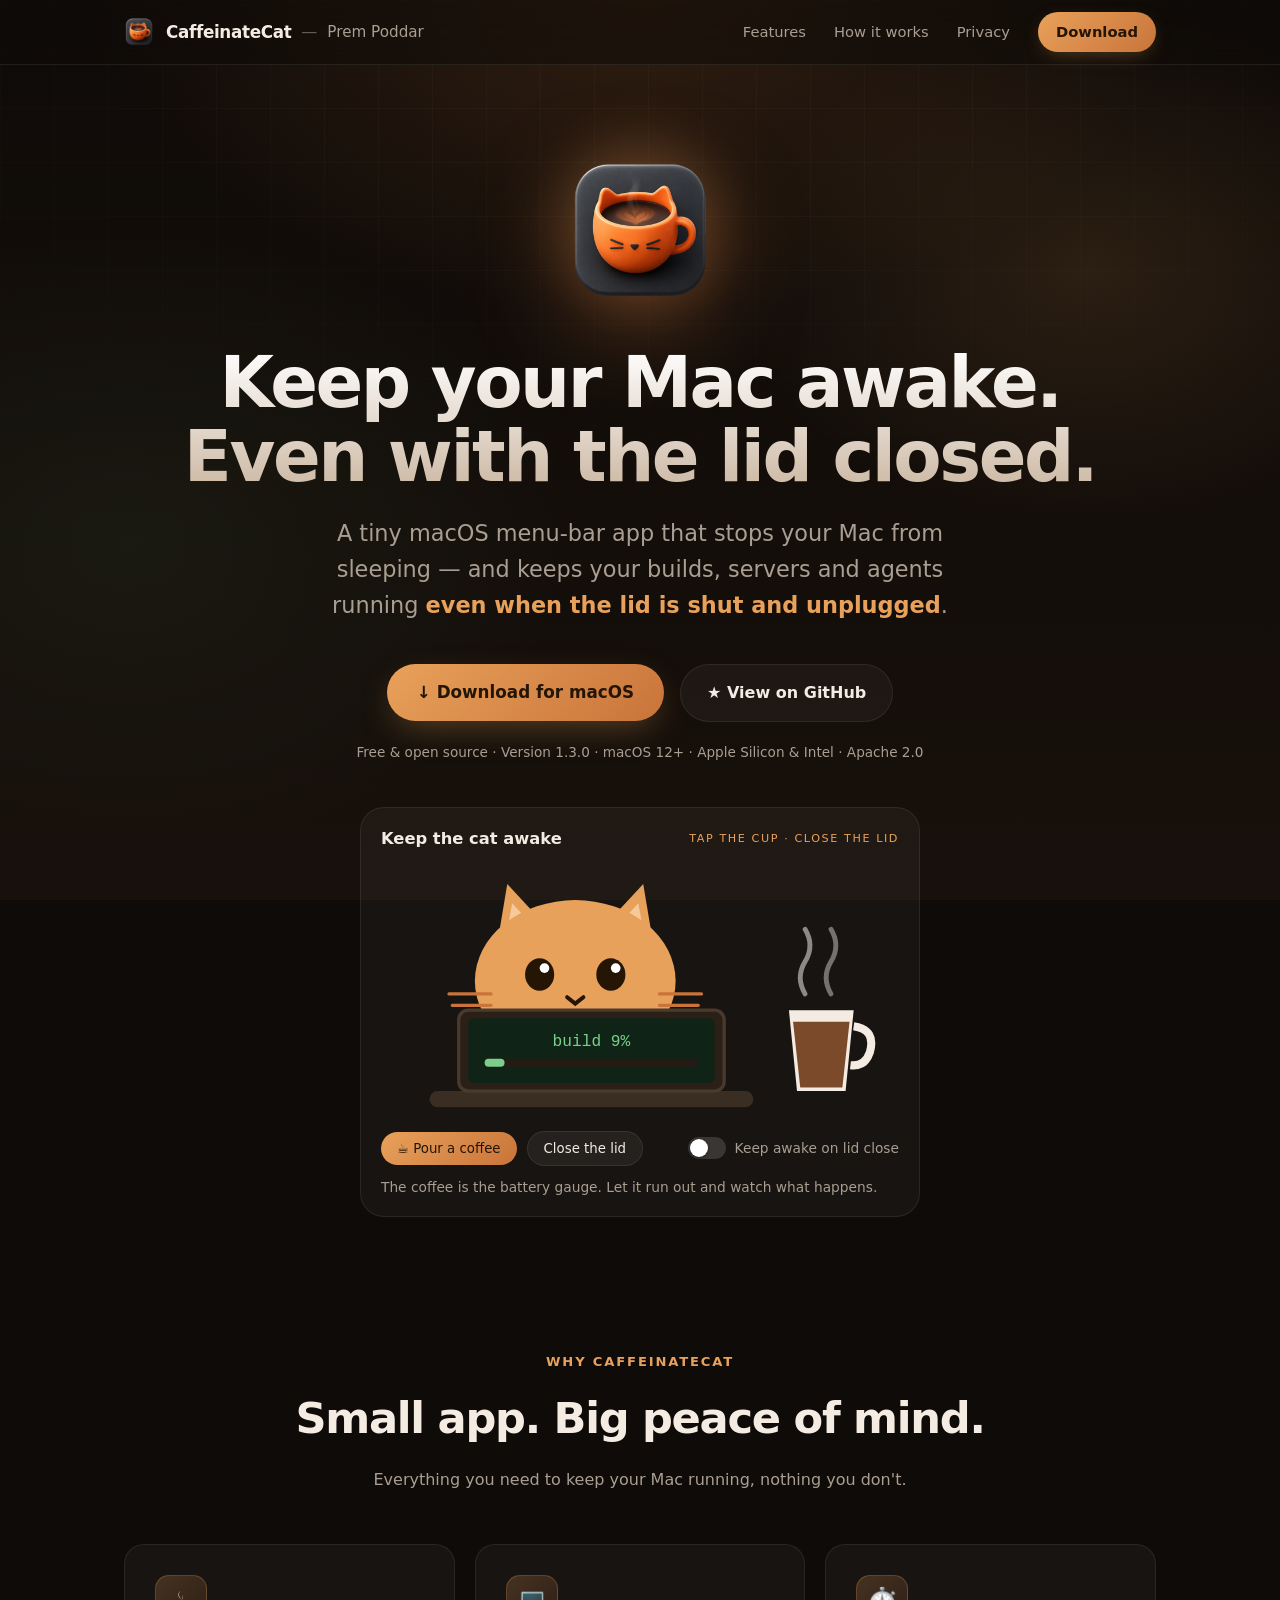
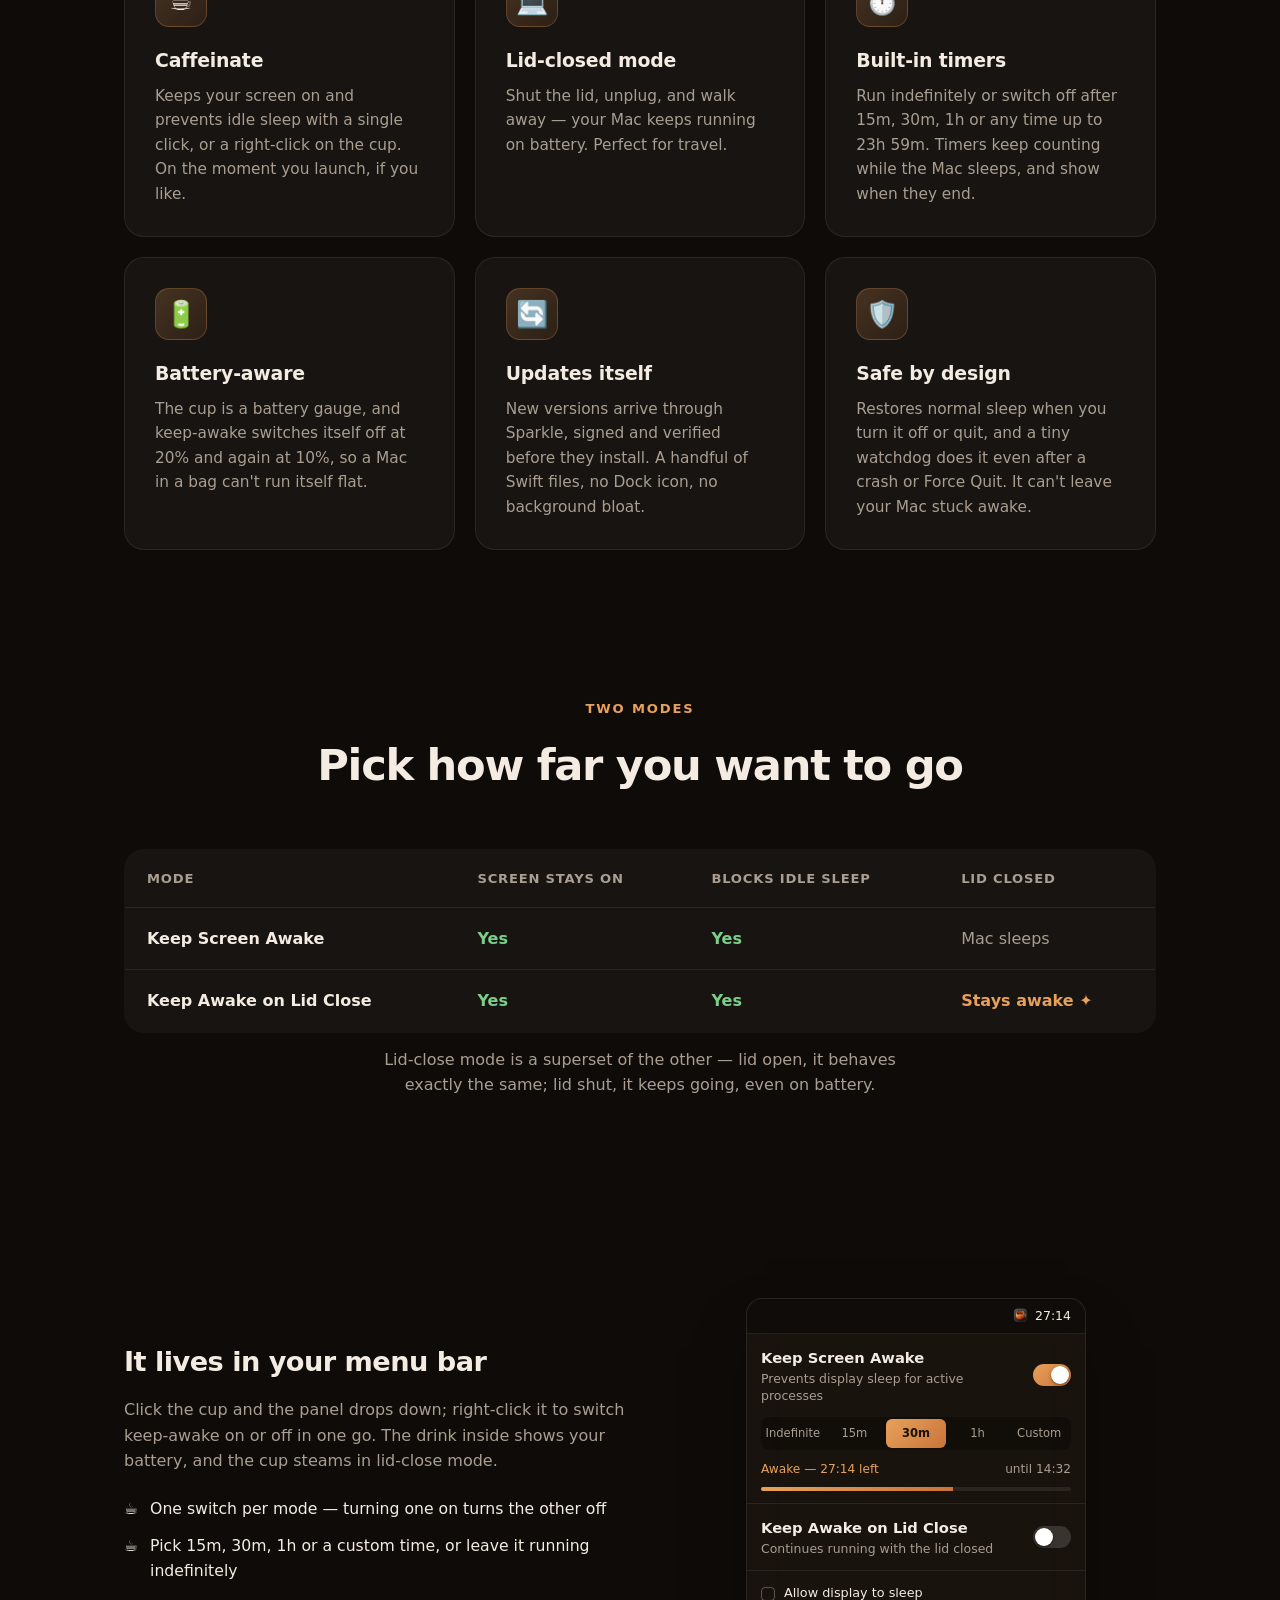
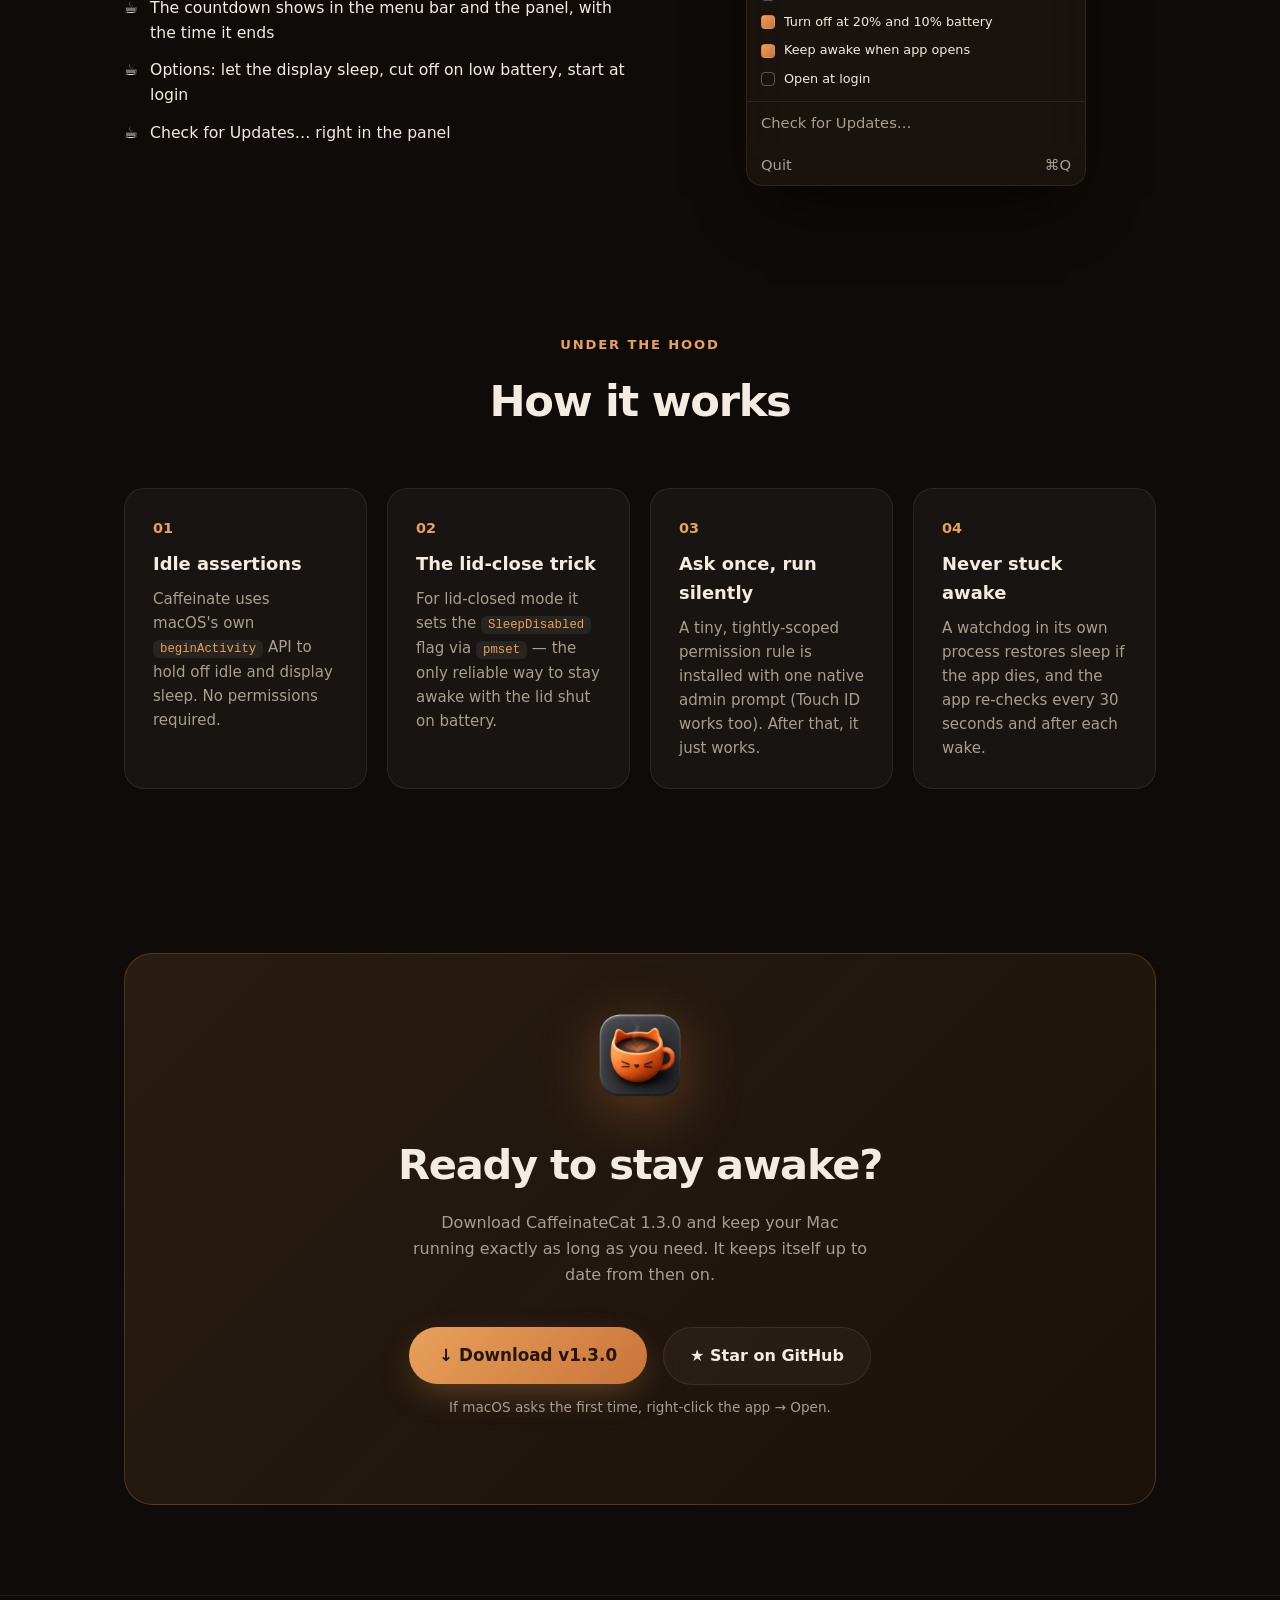
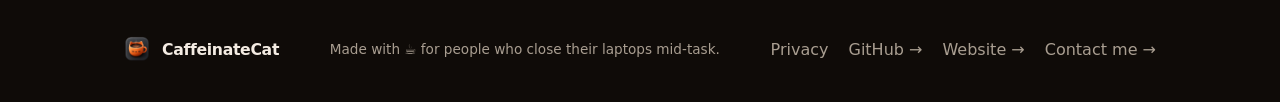
==== commit f40dee3a: "Add privacy policy page and links" ====
--- a/docs/index.html
+++ b/docs/index.html
@@ -18,6 +18,7 @@
       <div class="nav-links">
         <a href="#features">Features</a>
         <a href="#how">How it works</a>
+        <a href="privacy.html">Privacy</a>
         <a href="#download" class="nav-cta">Download</a>
       </div>
     </div>
@@ -270,7 +271,7 @@
     <div class="wrap">
       <div class="brand"><img src="assets/icon.png" alt="" style="width:26px;height:26px;border-radius:7px;" /> CaffeinateCat</div>
       <div class="foot-note">Made with ☕ for people who close their laptops mid-task.</div>
-      <span style="display:flex;gap:20px;flex-wrap:wrap"><a href="https://github.com/PremPoddar/CaffeinateCat">GitHub →</a><a href="https://prempoddar.is-a.dev">Website →</a><a href="mailto:prempoddar@yandex.com">Contact me →</a></span>
+      <span style="display:flex;gap:20px;flex-wrap:wrap"><a href="privacy.html">Privacy</a><a href="https://github.com/PremPoddar/CaffeinateCat">GitHub →</a><a href="https://prempoddar.is-a.dev">Website →</a><a href="mailto:prempoddar@yandex.com">Contact me →</a></span>
     </div>
   </footer>
 
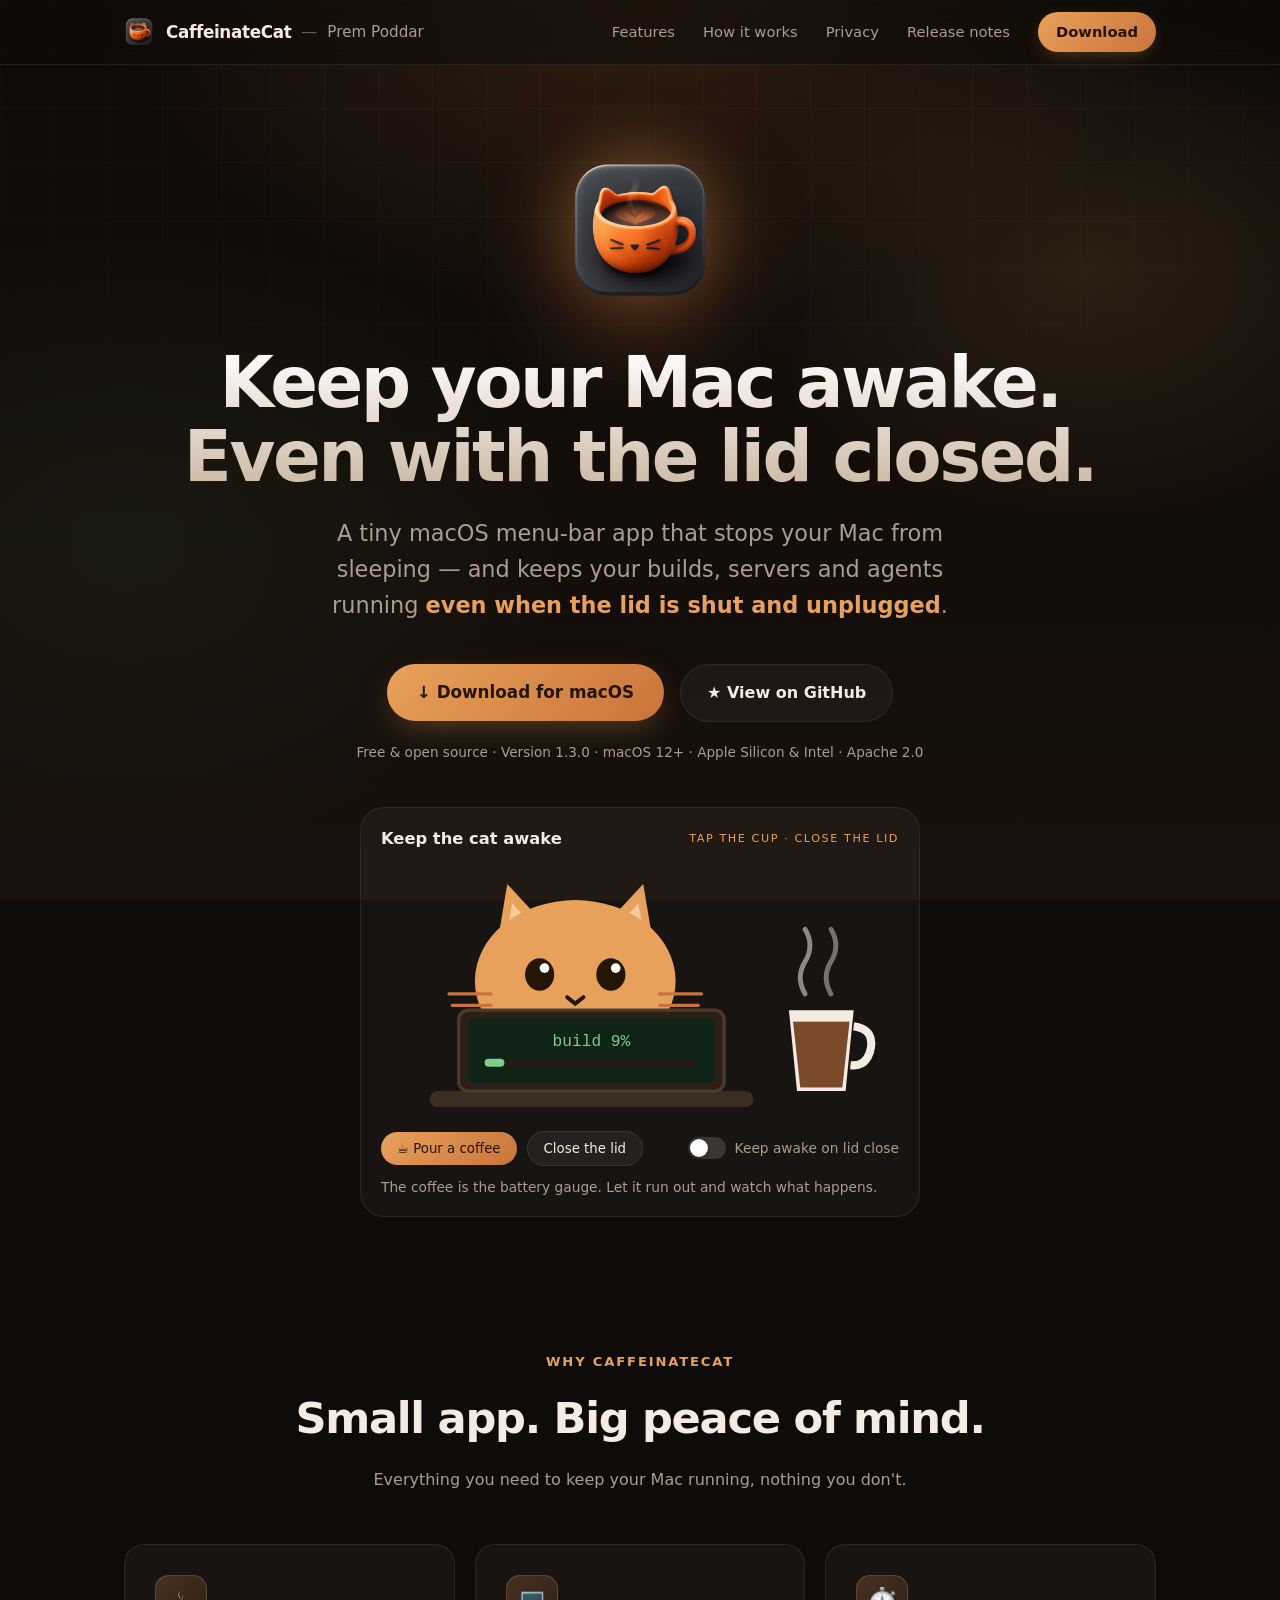
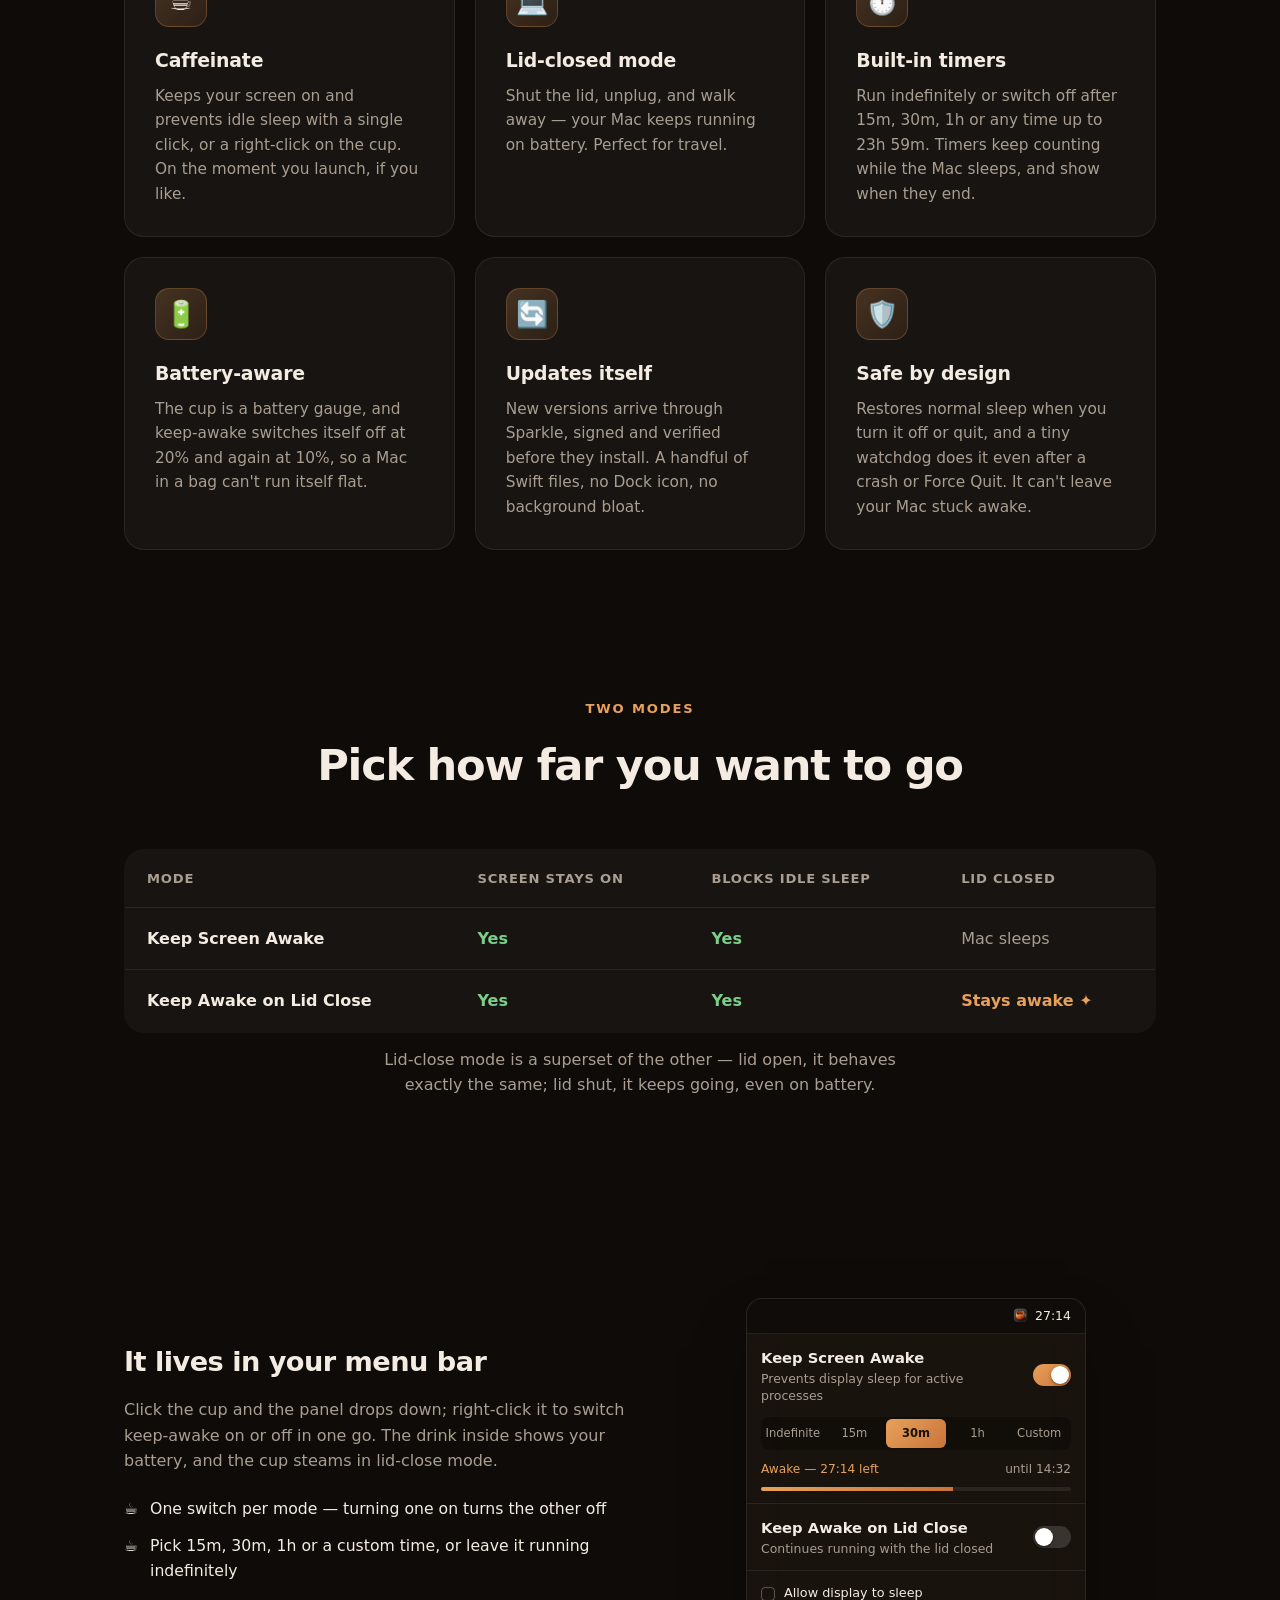
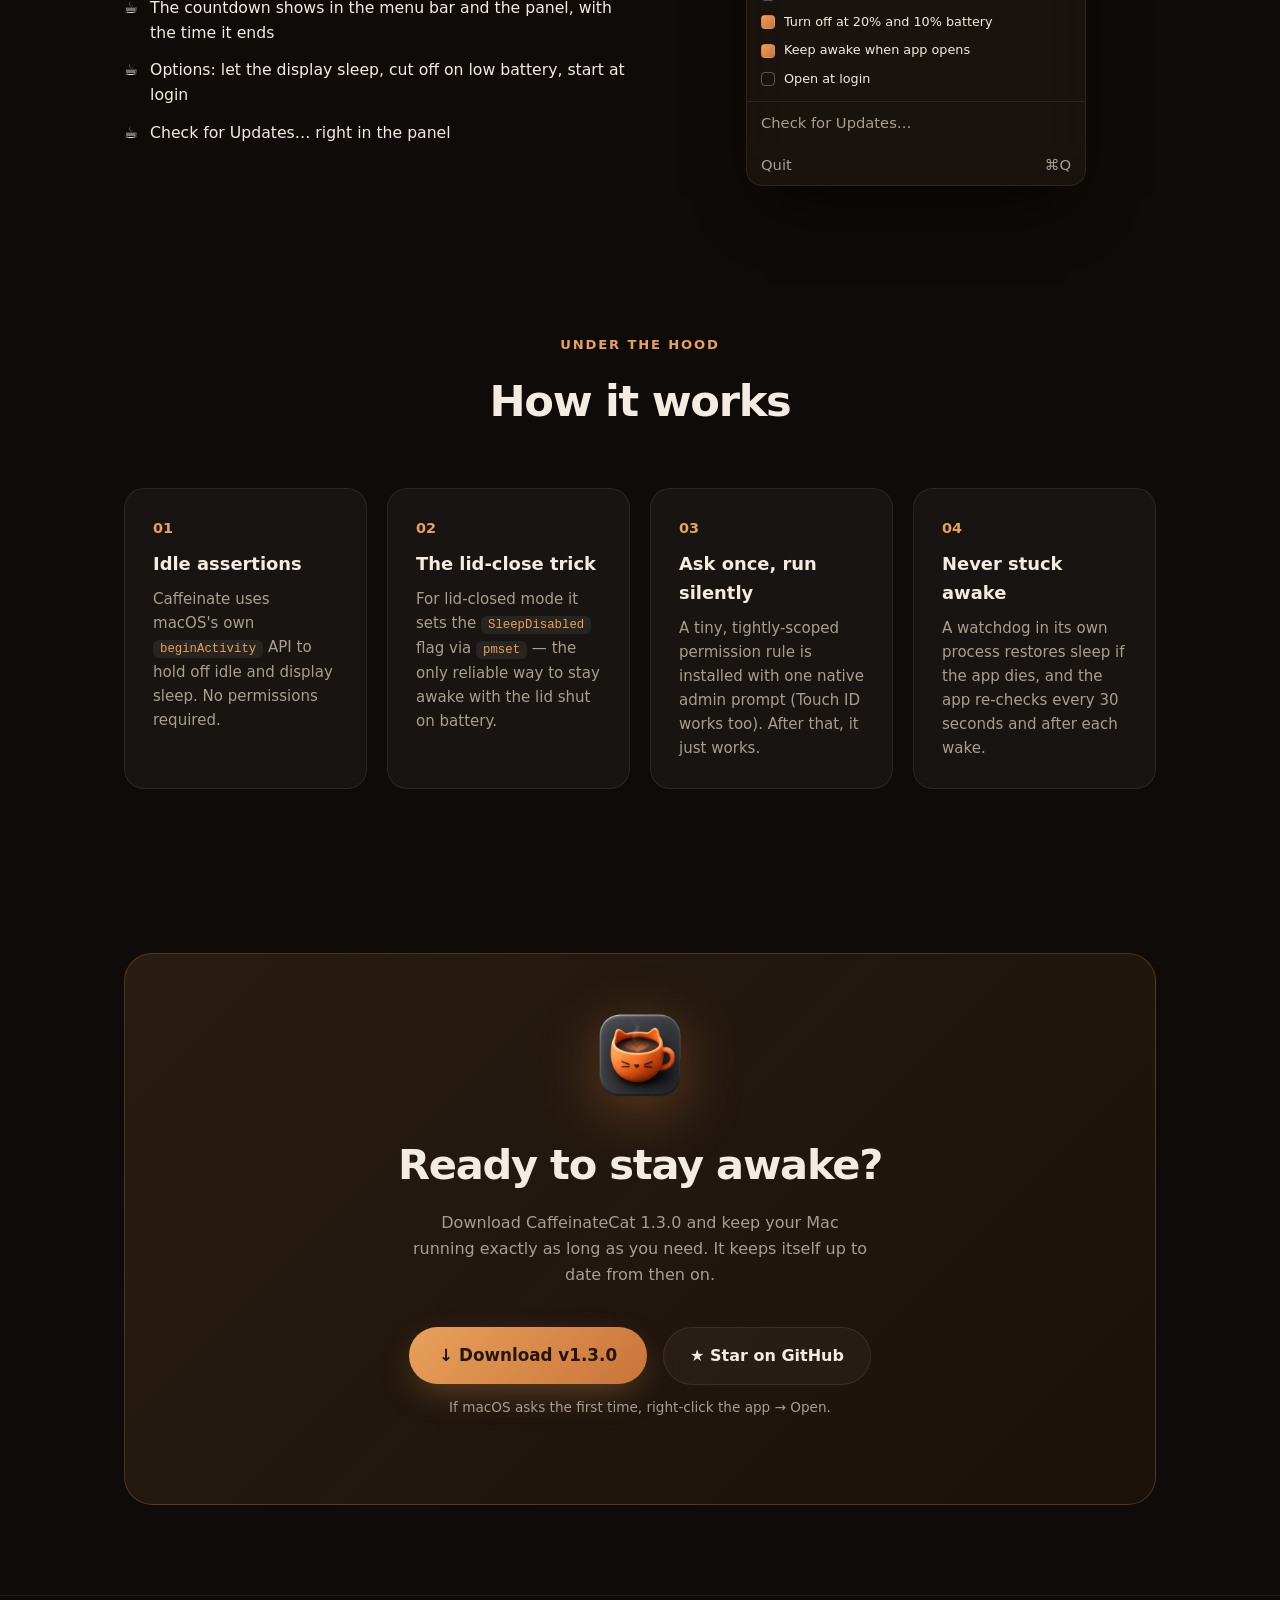
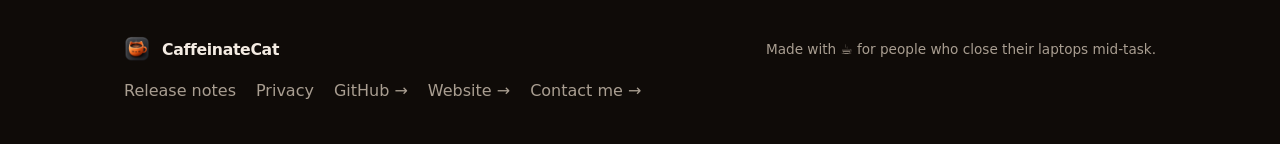
==== commit 765fad75: "Add release notes page and links" ====
--- a/docs/index.html
+++ b/docs/index.html
@@ -19,6 +19,7 @@
         <a href="#features">Features</a>
         <a href="#how">How it works</a>
         <a href="privacy.html">Privacy</a>
+        <a href="changelog.html">Release notes</a>
         <a href="#download" class="nav-cta">Download</a>
       </div>
     </div>
@@ -271,7 +272,7 @@
     <div class="wrap">
       <div class="brand"><img src="assets/icon.png" alt="" style="width:26px;height:26px;border-radius:7px;" /> CaffeinateCat</div>
       <div class="foot-note">Made with ☕ for people who close their laptops mid-task.</div>
-      <span style="display:flex;gap:20px;flex-wrap:wrap"><a href="privacy.html">Privacy</a><a href="https://github.com/PremPoddar/CaffeinateCat">GitHub →</a><a href="https://prempoddar.is-a.dev">Website →</a><a href="mailto:prempoddar@yandex.com">Contact me →</a></span>
+      <span style="display:flex;gap:20px;flex-wrap:wrap"><a href="changelog.html">Release notes</a><a href="privacy.html">Privacy</a><a href="https://github.com/PremPoddar/CaffeinateCat">GitHub →</a><a href="https://prempoddar.is-a.dev">Website →</a><a href="mailto:prempoddar@yandex.com">Contact me →</a></span>
     </div>
   </footer>
 
